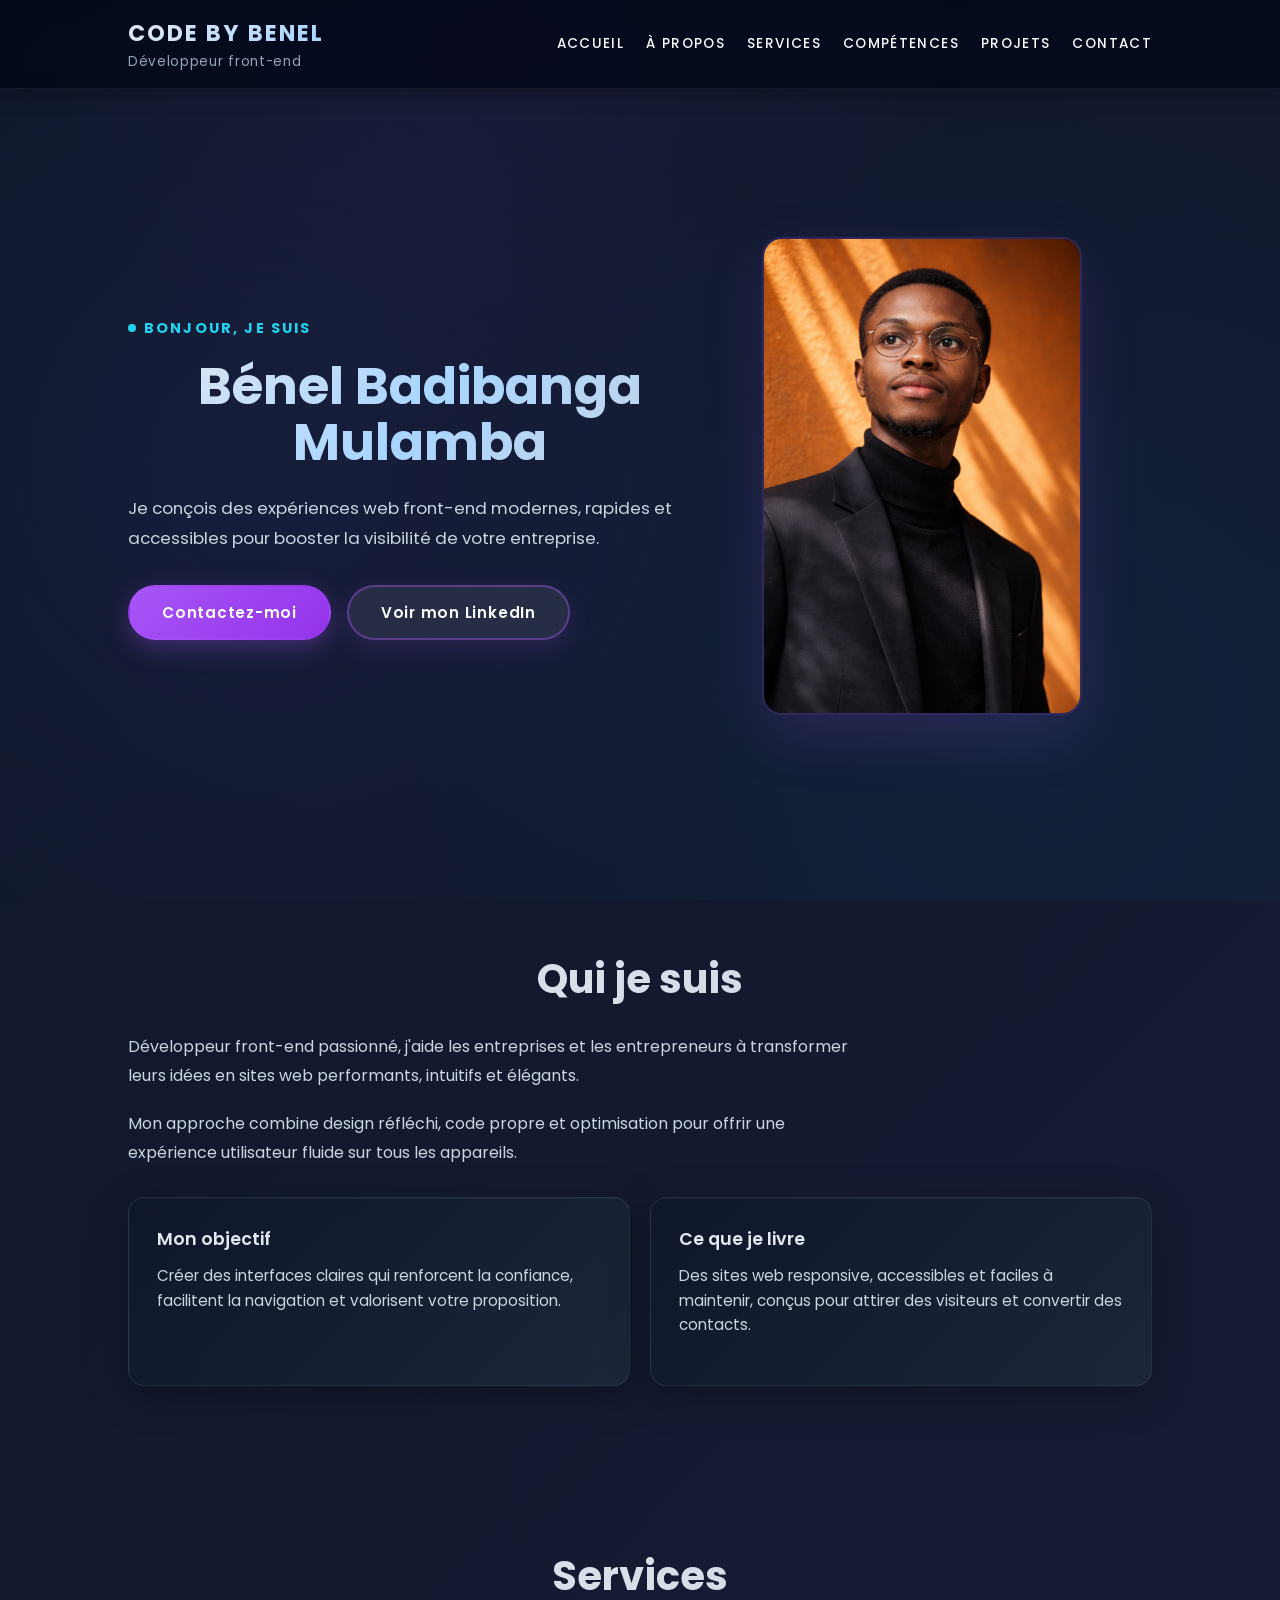
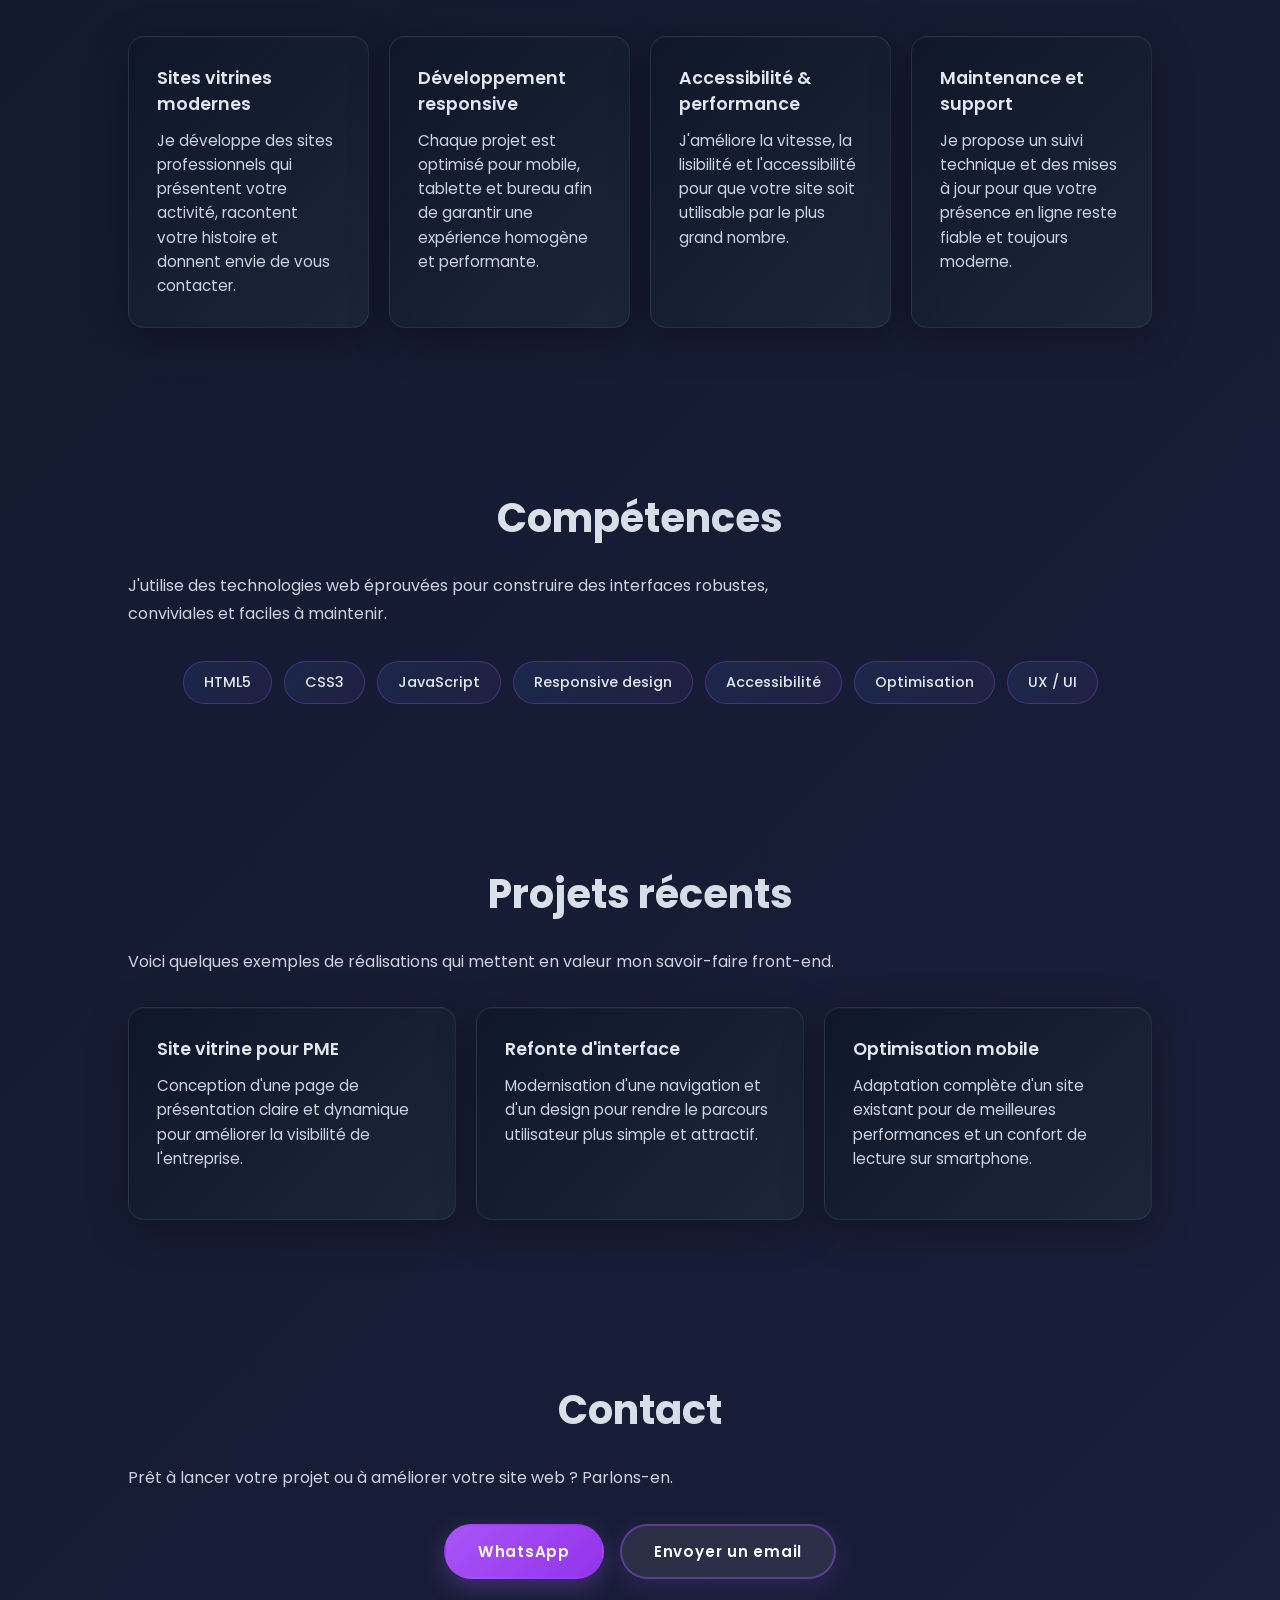
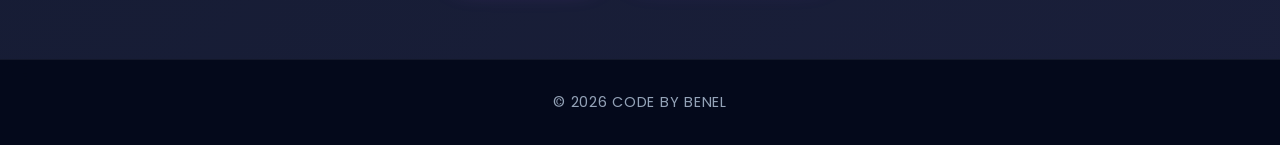
==== index.html @ f4e80195 "Mise à jour" ====
﻿<!DOCTYPE html>
<html lang="fr">
<head>
    <meta charset="UTF-8">
    <meta name="viewport" content="width=device-width, initial-scale=1.0">
    <meta name="description" content="Portfolio de Bénel Badibanga Mulamba - développeur web front-end spécialisé dans les sites modernes, rapides et accessibles.">
    <meta property="og:title" content="Création des sites web modernes &mdash; Bénel Badibanga">
    <meta name="author" content="Bénel Badibanga">
    <meta property="og:url" content="https://benel.bbm.github.io">
    <title>Bénel Badibanga | Portfolio</title>
    <link rel="preconnect" href="https://fonts.googleapis.com">
    <link rel="preconnect" href="https://fonts.gstatic.com" crossorigin>
    <link href="https://fonts.googleapis.com/css2?family=Poppins:wght@400;500;600;700&display=swap" rel="stylesheet">
    <link rel="stylesheet" href="style.css">
</head>
<body>
    <header>
        <div class="brand">
            <h1>CODE BY BENEL</h1>
            <p>Développeur front-end</p>
        </div>
        <div class="menu-icon" onclick="toggleMenu()">&#9776;</div>
        <nav id="menu">
            <a href="#hero">Accueil</a>
            <a href="#about">À propos</a>
            <a href="#services">Services</a>
            <a href="#skills">Compétences</a>
            <a href="#projects">Projets</a>
            <a href="#contact">Contact</a>
        </nav>
    </header>


    <main>
        <!-- HERO -->
        <section class="hero" id="hero">
            <div class="hero-content">
                <p class="eyebrow">Bonjour, je suis</p>
                <h2>Bénel Badibanga Mulamba</h2>
                <p class="hero-text">Je conçois des expériences web front-end modernes, rapides et accessibles pour booster la visibilité de votre entreprise.</p>
                <div class="hero-actions">
                    <a class="btn" href="https://wa.me/+243995054743">Contactez-moi</a>
                    <a class="btn btn-secondary" href="https://www.linkedin.com/in/benel-badibanga-068a73367" target="_blank">Voir mon LinkedIn</a>
                </div>
            </div>
            <div class="hero-image">
                <img src="images/prof.png" alt="Photo de profil de Bénel Badibanga">
            </div>
        </section>


        <!-- A PROPOS-->
        <section class="about" id="about">
            <h2>Qui je suis</h2>
            <p>Développeur front-end passionné, j'aide les entreprises et les entrepreneurs à transformer leurs idées en sites web performants, intuitifs et élégants.</p>
            <p>Mon approche combine design réfléchi, code propre et optimisation pour offrir une expérience utilisateur fluide sur tous les appareils.</p>
            <div class="about-grid">
                <div class="card">
                    <h3>Mon objectif</h3>
                    <p>Créer des interfaces claires qui renforcent la confiance, facilitent la navigation et valorisent votre proposition.</p>
                </div>
                <div class="card">
                    <h3>Ce que je livre</h3>
                    <p>Des sites web responsive, accessibles et faciles à maintenir, conçus pour attirer des visiteurs et convertir des contacts.</p>
                </div>
            </div>
        </section>
     
        <!-- SERVICES -->
        <section class="services" id="services">
            <h2>Services</h2>
            <div class="card-grid">
                <article class="card">
                    <h3>Sites vitrines modernes</h3>
                    <p>Je développe des sites professionnels qui présentent votre activité, racontent votre histoire et donnent envie de vous contacter.</p>
                </article>
                <article class="card">
                    <h3>Développement responsive</h3>
                    <p>Chaque projet est optimisé pour mobile, tablette et bureau afin de garantir une expérience homogène et performante.</p>
                </article>
                <article class="card">
                    <h3>Accessibilité & performance</h3>
                    <p>J'améliore la vitesse, la lisibilité et l'accessibilité pour que votre site soit utilisable par le plus grand nombre.</p>
                </article>
                <article class="card">
                    <h3>Maintenance et support</h3>
                    <p>Je propose un suivi technique et des mises à jour pour que votre présence en ligne reste fiable et toujours moderne.</p>
                </article>
            </div>
        </section>
        <!-- COMPETENCES -->
        <section class="skills" id="skills">
            <h2>Compétences</h2>
            <p>J'utilise des technologies web éprouvées pour construire des interfaces robustes, conviviales et faciles à maintenir.</p>
            <div class="skill-list">
                <span class="skill-chip">HTML5</span>
                <span class="skill-chip">CSS3</span>
                <span class="skill-chip">JavaScript</span>
                <span class="skill-chip">Responsive design</span>
                <span class="skill-chip">Accessibilité</span>
                <span class="skill-chip">Optimisation</span>
                <span class="skill-chip">UX / UI</span>
            </div>
        </section>

        <!-- PROJETS -->
        <section class="projects" id="projects">
            <h2>Projets récents</h2>
            <p>Voici quelques exemples de réalisations qui mettent en valeur mon savoir-faire front-end.</p>
            <div class="card-grid">
                <article class="card">
                    <h3>Site vitrine pour PME</h3>
                    <p>Conception d'une page de présentation claire et dynamique pour améliorer la visibilité de l'entreprise.</p>
                </article>
                <article class="card">
                    <h3>Refonte d'interface</h3>
                    <p>Modernisation d'une navigation et d'un design pour rendre le parcours utilisateur plus simple et attractif.</p>
                </article>
                <article class="card">
                    <h3>Optimisation mobile</h3>
                    <p>Adaptation complète d'un site existant pour de meilleures performances et un confort de lecture sur smartphone.</p>
                </article>
            </div>
        </section>

        <!-- CONTACT -->
        <section class="contact" id="contact">
            <h2>Contact</h2>
            <p>Prêt à lancer votre projet ou à améliorer votre site web ? Parlons-en.</p>
            <div class="contact-actions">
                <a class="btn" href="https://wa.me/+243995054743">WhatsApp</a>
                <a class="btn btn-secondary" href="mailto:badibangabenel@gmail.com">Envoyer un email</a>
            </div>
        </section>
    </main>

    <footer>
        <p>&copy; 2026 CODE BY BENEL</p>
    </footer>

    <script src="script.js"></script>
</body>
</html>
---- style.css ----
* {
    margin: 0;
    padding: 0;
    box-sizing: border-box;
    font-family: 'Poppins', sans-serif;
}

html,
body {
    scroll-behavior: smooth;
    scroll-padding-top: 100px;
}

body {
    background: linear-gradient(135deg, #0f172a 0%, #1a1f3a 100%);
    color: #F8FAFC;
    min-height: 100vh;
}

body::before {
    content: '';
    position: fixed;
    inset: 0;
    background: 
        radial-gradient(circle at 20% 50%, rgba(99, 102, 241, 0.08), transparent 50%),
        radial-gradient(circle at 80% 80%, rgba(14, 165, 233, 0.06), transparent 50%),
        radial-gradient(circle at 40% 0%, rgba(168, 85, 247, 0.05), transparent 40%);
    pointer-events: none;
    z-index: 0;
}

header {
    display:flex;
    justify-content: space-between;
    align-items: center;
    gap: 20px;
    padding: 16px 10%;
    background: rgba(2, 6, 23, 0.75);
    backdrop-filter: blur(10px);
    border-bottom: 1px solid rgba(148, 163, 184, 0.1);
    position: sticky;
    top: 0;
    z-index: 100;
    box-shadow: 0 4px 20px rgba(0, 0, 0, 0.3);
}

.brand h1 {
    font-size: 1.4rem;
    letter-spacing: 2px;
    font-weight: 700;
    background: linear-gradient(135deg, #e2e8f0 0%, #a8d5ff 100%);
    -webkit-background-clip: text;
    -webkit-text-fill-color: transparent;
    background-clip: text;
}

.brand p {
    font-size: 0.85rem;
    color: #94a3b8;
    letter-spacing: 0.05em;
    margin-top: 2px;
}

.menu-icon {
    font-size: 2rem;
    cursor: pointer;
    display: none;
}

#menu {
    display: flex;
    gap: 22px;
    flex-wrap: wrap;
}

nav a {
    color: #f8fafc;
    text-decoration: none;
    text-transform: uppercase;
    font-size: 0.85rem;
    letter-spacing: 0.1em;
    font-weight: 500;
    position: relative;
    transition: color 0.3s ease;
}

nav a::after {
    content: '';
    position: absolute;
    bottom: -4px;
    left: 0;
    width: 0;
    height: 2px;
    background: linear-gradient(90deg, #a855f7, #22d3ee);
    transition: width 0.3s ease;
}

nav a:hover {
    color: #a855f7;
}

nav a:hover::after {
    width: 100%;
}

.hero-actions {
    display: flex;
    flex-wrap: wrap;
    gap: 16px;
    margin-top: 2rem;
}

.about p,
.skills p,
.projects p,
.contact p {
    line-height: 1.8;
    color: #cbd5e1;
    max-width: 720px;
    font-size: 1rem;
    margin-bottom: 1.2rem;
}

.hero,
.about,
.services,
.skills,
.projects,
.contact {
    padding: 80px 10%;
    position: relative;
    z-index: 1;
}

.hero {
    display: grid;
    grid-template-columns: 1.2fr 0.8fr;
    align-items: center;
    gap: 50px;
    min-height: calc(100vh - 120px);
}

.hero-content {
    max-width: 620px;
}

.eyebrow {
    color: #22d3ee;
    font-weight: 700;
    text-transform: uppercase;
    letter-spacing: 0.15em;
    margin-bottom: 1.2rem;
    font-size: 0.9rem;
    display: flex;
    align-items: center;
    gap: 8px;
}

.eyebrow::before {
    content: '';
    display: inline-block;
    width: 8px;
    height: 8px;
    background: #22d3ee;
    border-radius: 50%;
}

.hero h2 {
    font-size: clamp(2.5rem, 4vw, 4.2rem);
    line-height: 1.1;
    margin-bottom: 1.4rem;
    background: linear-gradient(135deg, #e2e8f0 0%, #a8d5ff 50%, #cbd5e1 100%);
    -webkit-background-clip: text;
    -webkit-text-fill-color: transparent;
    background-clip: text;
}

.hero-text {
    line-height: 1.8;
    color: #cbd5e1;
    max-width: 550px;
    font-size: 1.05rem;
    margin-bottom: 1.5rem;
}

.hero-image img {
    width: 100%;
    max-width: 320px;
    border-radius: 20px;
    border: 2px solid rgba(168, 85, 247, 0.2);
    box-shadow: 0 20px 60px rgba(168, 85, 247, 0.15);
    transition: all 0.3s ease;
}

.hero-image img:hover {
    border-color: rgba(168, 85, 247, 0.4);
    box-shadow: 0 30px 80px rgba(168, 85, 247, 0.25);
    transform: translateY(-8px);
}

h2 {
    font-size: 2.5rem;
    margin-bottom: 1.5rem;
    text-align: center;
    background: linear-gradient(135deg, #e2e8f0 0%, #cbd5e1 100%);
    -webkit-background-clip: text;
    -webkit-text-fill-color: transparent;
    background-clip: text;
    font-weight: 700;
}

.about-grid,
.card-grid {
    display: grid;
    grid-template-columns: repeat(auto-fit, minmax(240px, 1fr));
    gap: 20px;
    margin-top: 30px;
}

.card {
    background: linear-gradient(135deg, rgba(15, 23, 42, 0.95) 0%, rgba(30, 41, 59, 0.8) 100%);
    border: 1px solid rgba(148, 163, 184, 0.15);
    padding: 28px;
    border-radius: 16px;
    box-shadow: 0 10px 40px rgba(0, 0, 0, 0.3), 
                inset 0 1px 0 rgba(148, 163, 184, 0.05);
    transition: all 0.3s ease;
    backdrop-filter: blur(10px);
}

.card:hover {
    transform: translateY(-6px);
    border-color: rgba(168, 85, 247, 0.3);
    box-shadow: 0 20px 60px rgba(168, 85, 247, 0.2),
                inset 0 1px 0 rgba(148, 163, 184, 0.1);
}

.card h3 {
    margin-bottom: 12px;
    color: #e2e8f0;
    font-size: 1.1rem;
    font-weight: 600;
}

.card p {
    color: #cbd5e1;
    line-height: 1.6;
    font-size: 0.95rem;
}

.skill-list {
    display: flex;
    flex-wrap: wrap;
    gap: 12px;
    justify-content: center;
    margin-top: 32px;
}

.skill-chip {
    padding: 10px 20px;
    border-radius: 999px;
    background: linear-gradient(135deg, rgba(59, 130, 246, 0.12) 0%, rgba(168, 85, 247, 0.08) 100%);
    color: #e2e8f0;
    border: 1.5px solid rgba(168, 85, 247, 0.3);
    font-weight: 500;
    font-size: 0.9rem;
    transition: all 0.3s ease;
    cursor: default;
}

.skill-chip:hover {
    background: linear-gradient(135deg, rgba(59, 130, 246, 0.2) 0%, rgba(168, 85, 247, 0.15) 100%);
    border-color: rgba(168, 85, 247, 0.6);
    transform: scale(1.05);
    box-shadow: 0 4px 12px rgba(168, 85, 247, 0.2);
}

.btn {
    display: inline-flex;
    align-items: center;
    justify-content: center;
    background: linear-gradient(135deg, #a855f7 0%, #9333ea 100%);
    color: #fff;
    padding: 14px 32px;
    border-radius: 999px;
    text-decoration: none;
    transition: all 0.3s ease;
    font-weight: 600;
    font-size: 0.95rem;
    letter-spacing: 0.05em;
    border: 2px solid transparent;
    cursor: pointer;
    box-shadow: 0 8px 24px rgba(168, 85, 247, 0.3);
    position: relative;
    overflow: hidden;
}

.btn::before {
    content: '';
    position: absolute;
    top: 0;
    left: -100%;
    width: 100%;
    height: 100%;
    background: rgba(255, 255, 255, 0.1);
    transition: left 0.3s ease;
}

.btn:hover {
    transform: translateY(-3px);
    box-shadow: 0 16px 36px rgba(168, 85, 247, 0.4);
}

.btn:hover::before {
    left: 100%;
}

.btn-secondary {
    background: rgba(255, 255, 255, 0.08);
    color: #f8fafc;
    border: 2px solid rgba(168, 85, 247, 0.4);
    box-shadow: 0 8px 24px rgba(168, 85, 247, 0.15);
}

.btn-secondary:hover {
    background: rgba(168, 85, 247, 0.15);
    border-color: rgba(168, 85, 247, 0.8);
    box-shadow: 0 16px 36px rgba(168, 85, 247, 0.25);
}

.contact-actions {
    display: flex;
    flex-wrap: wrap;
    gap: 16px;
    justify-content: center;
    margin-top: 2rem;
}

footer {
    text-align: center;
    padding: 32px 10%;
    background: rgba(2, 6, 23, 0.85);
    backdrop-filter: blur(10px);
    color: #94a3b8;
    border-top: 1px solid rgba(148, 163, 184, 0.1);
    font-size: 0.9rem;
    letter-spacing: 0.05em;
}

footer p {
    margin: 0;
}

@media (max-width: 980px) {
    .hero {
        grid-template-columns: 1fr;
        gap: 40px;
    }

    .hero-image {
        display: flex;
        justify-content: center;
        order: -1;
    }

    h2 {
        font-size: 2.2rem;
    }
}

@media (max-width: 768px) {
    header {
        flex-direction: column;
        align-items: flex-start;
        gap: 16px;
        padding: 16px 8%;
    }

    .menu-icon {
        display: block;
        cursor: pointer;
    }

    #menu {
        display: none;
        flex-direction: column;
        width: 100%;
        gap: 12px;
        margin-top: 10px;
        padding: 12px 0;
    }

    #menu.active {
        display: flex;
    }

    nav a {
        font-size: 0.8rem;
        padding: 8px 0;
    }

    .hero,
    .about,
    .services,
    .skills,
    .projects,
    .contact {
        padding: 60px 8%;
    }

    .hero h2 {
        font-size: 2rem;
    }

    .card-grid,
    .about-grid {
        grid-template-columns: 1fr;
    }

    h2 {
        font-size: 1.8rem;
        margin-bottom: 1rem;
    }
}

@media (max-width: 520px) {
    header {
        padding: 14px 6%;
    }

    .brand h1 {
        font-size: 1.2rem;
    }

    nav a {
        font-size: 0.75rem;
    }

    .btn {
        width: 100%;
        padding: 12px 24px;
    }

    .hero h2 {
        font-size: 1.7rem;
    }

    .hero-text {
        font-size: 0.95rem;
    }

    .eyebrow {
        font-size: 0.8rem;
    }

    h2 {
        font-size: 1.5rem;
    }

    .hero,
    .about,
    .services,
    .skills,
    .projects,
    .contact {
        padding: 50px 6%;
    }

    .hero-actions,
    .contact-actions {
        flex-direction: column;
    }

    .skill-chip {
        padding: 8px 16px;
        font-size: 0.85rem;
    }
}
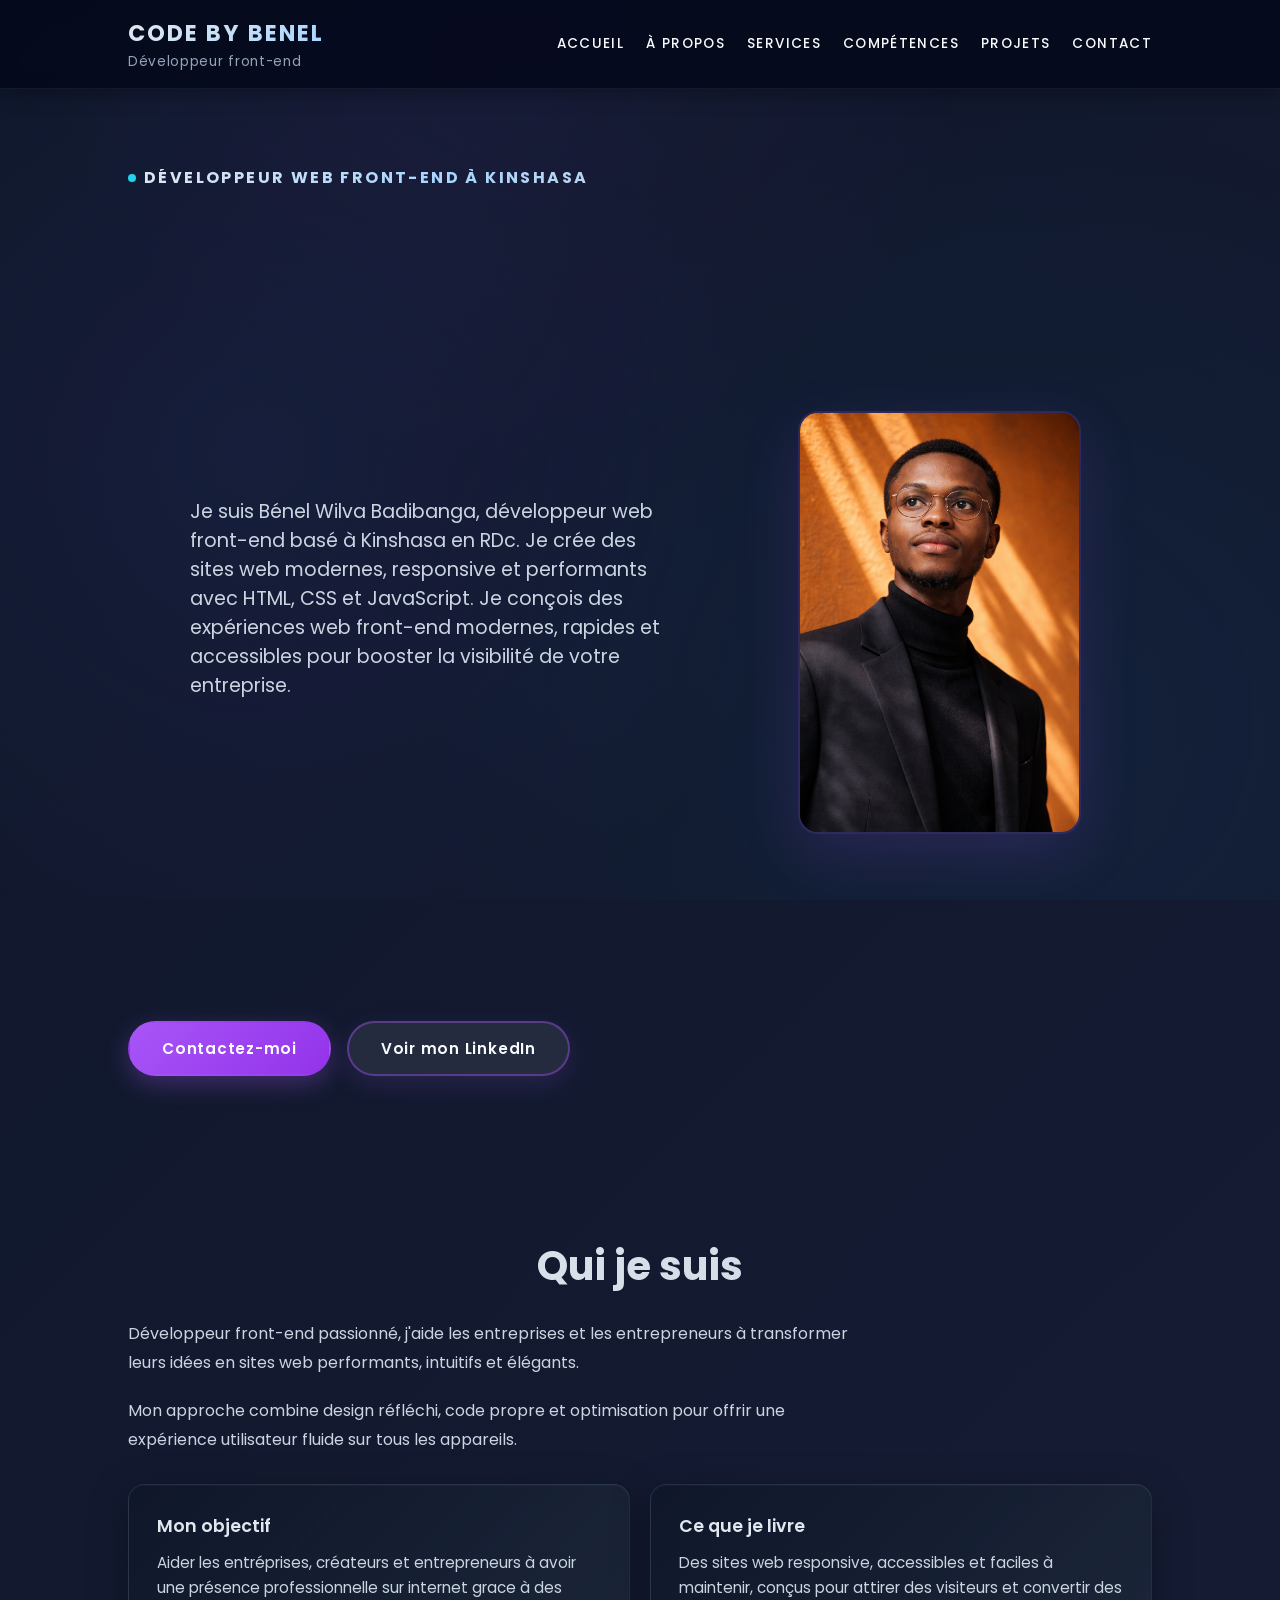
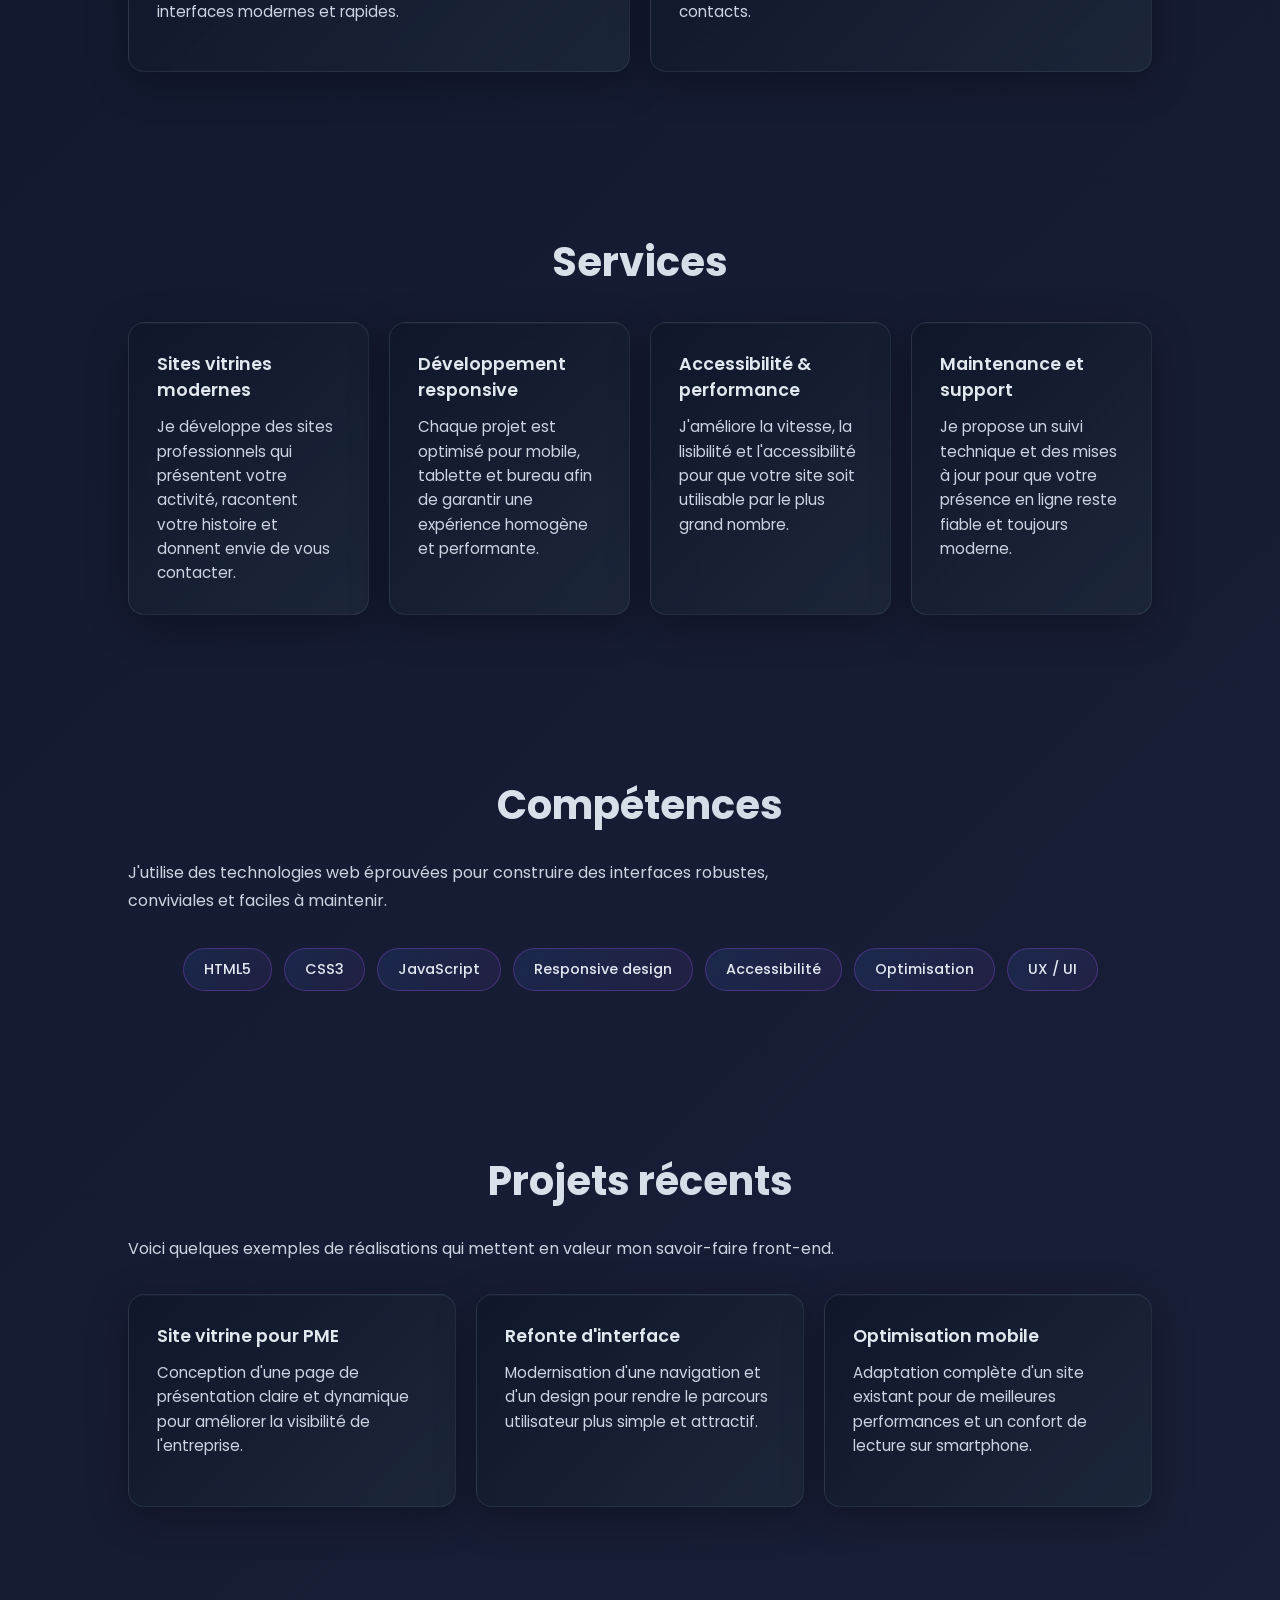
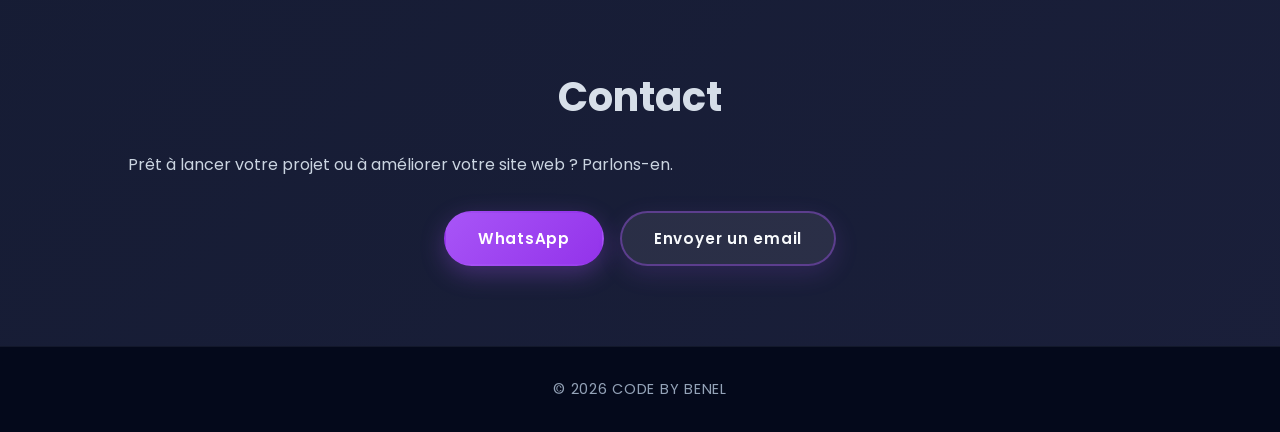
==== commit 01424bab: "Ajout robots.txt et sitemap" ====
--- a/index.html
+++ b/index.html
@@ -3,15 +3,55 @@
 <head>
     <meta charset="UTF-8">
     <meta name="viewport" content="width=device-width, initial-scale=1.0">
-    <meta name="description" content="Portfolio de Bénel Badibanga Mulamba - développeur web front-end spécialisé dans les sites modernes, rapides et accessibles.">
-    <meta property="og:title" content="Création des sites web modernes &mdash; Bénel Badibanga">
-    <meta name="author" content="Bénel Badibanga">
-    <meta property="og:url" content="https://benel.bbm.github.io">
-    <title>Bénel Badibanga | Portfolio</title>
+    <meta name="description" content="Portfolio de Bénel Wilva Badibanga,  développeur web front-end  à Kinshasa spécialisé en HTML, CSS et JavaScript. Création de sites web modernes, responsive et professionnels. Découvrez mes projets, compétences et services.">
+    <meta name="keywords" content="développeur web Kinshasa, développeur front-end RDC, création site web RDC, portfolio développeur web, HTML CSS JavaScript developer Congo ">
+    <meta name="author" content="Bénel Wilva Badibanga">
+    <meta name="robots" content="index, follow">
+    <!-- ===== OPEN GRAPH (Facebook / WhatsApp) ===== -->
+    <meta property="og:title" content="Bénel Wilva Badibanga | Développeur web Front-End">
+    <meta property="og:description" content="Découvrez le portfolio de Bénel Wilva Badibanga, développeur web spécialisé dans la création des sites modernes et rsponsive.">
+    <meta property="og:image" content="https://ben02-wil.github.io/b-portfolio/images/prof.png">
+    <meta property="og:url" content="https://ben02-wil.github.io/b-portfolio/">
+    <meta property="og:type" content="website">
+    <!-- === Twitter ===-->
+     <meta name="twitter:card" content="summary_large_image">
+     <meta name="twitter:title" content="Bénel Wilva Badibanga | Développeur Web Front-End">
+     <meta name="twitter:description" content="Portfolio moderne de développeur web front-end basé à Kinshasa.">
+     <meta name="twitter:image" content="https://ben02-wil.github.io/b-portfolio/images/prof.png">
+
+     <!-- === FAVICON === -->
+      <link rel="icon" type="image/png" href="favicon.png">
+      <!-- === CANONICAL URL === -->
+       <link rel="canonical" href="https://ben02-wil.github.io/b-portfolio/">
+    <title>Développeur web Front-End à Kinshasa | Bénel Wilva Badibanga</title>
     <link rel="preconnect" href="https://fonts.googleapis.com">
     <link rel="preconnect" href="https://fonts.gstatic.com" crossorigin>
     <link href="https://fonts.googleapis.com/css2?family=Poppins:wght@400;500;600;700&display=swap" rel="stylesheet">
     <link rel="stylesheet" href="style.css">
+    <!-- === STRUCTURED DATA SEO ===-->
+     <script type="application/ld+json">
+        {
+            "@context": "https://schema.org",
+            "@type": "Person",
+            "name": "Bénel Wilva Badibanga",
+            "url": "https://ben02-wil.github.io/b-portfolio/",
+            "jobTitle": "Développeur Web Front-End",
+            "address": {
+                "@type": "PostalAddress",
+                "addressLocality": "Kinshasa",
+                "addressCountry": "RDC"
+            },
+            "sameAs": [
+              "https://github.com/Ben02-Wil"
+            ],
+            "knowsAbout": [
+              "HTML",
+              "CSS",
+              "JavaScript",
+              "Responsive Design"
+            ]
+        }
+     </script>
 </head>
 <body>
     <header>
@@ -33,11 +73,12 @@
 
     <main>
         <!-- HERO -->
-        <section class="hero" id="hero">
-            <div class="hero-content">
-                <p class="eyebrow">Bonjour, je suis</p>
-                <h2>Bénel Badibanga Mulamba</h2>
-                <p class="hero-text">Je conçois des expériences web front-end modernes, rapides et accessibles pour booster la visibilité de votre entreprise.</p>
+        <section class="seo-text" id="seo">
+            <div class="seo-content">
+                <h2 class="eyebrow">Développeur Web Front-End à Kinshasa</h2>
+                
+                <p class="seo-text">Je suis Bénel Wilva Badibanga, développeur web front-end basé à Kinshasa en RDc. Je crée des sites web modernes, responsive et performants avec HTML, CSS et JavaScript.
+                Je conçois des expériences web front-end modernes, rapides et accessibles pour booster la visibilité de votre entreprise.</p>
                 <div class="hero-actions">
                     <a class="btn" href="https://wa.me/+243995054743">Contactez-moi</a>
                     <a class="btn btn-secondary" href="https://www.linkedin.com/in/benel-badibanga-068a73367" target="_blank">Voir mon LinkedIn</a>
@@ -57,7 +98,7 @@
             <div class="about-grid">
                 <div class="card">
                     <h3>Mon objectif</h3>
-                    <p>Créer des interfaces claires qui renforcent la confiance, facilitent la navigation et valorisent votre proposition.</p>
+                    <p>Aider les entréprises, créateurs et entrepreneurs à avoir une présence professionnelle sur internet grace à des interfaces modernes et rapides.</p>
                 </div>
                 <div class="card">
                     <h3>Ce que je livre</h3>
--- a/style.css
+++ b/style.css
@@ -121,7 +121,7 @@
     margin-bottom: 1.2rem;
 }
 
-.hero,
+.seo-text,
 .about,
 .services,
 .skills,
@@ -132,7 +132,7 @@
     z-index: 1;
 }
 
-.hero {
+.seo-text {
     display: grid;
     grid-template-columns: 1.2fr 0.8fr;
     align-items: center;
@@ -140,7 +140,7 @@
     min-height: calc(100vh - 120px);
 }
 
-.hero-content {
+.seo-content {
     max-width: 620px;
 }
 
@@ -165,8 +165,8 @@
     border-radius: 50%;
 }
 
-.hero h2 {
-    font-size: clamp(2.5rem, 4vw, 4.2rem);
+.seo-text h2 {
+    font-size: 1rem;
     line-height: 1.1;
     margin-bottom: 1.4rem;
     background: linear-gradient(135deg, #e2e8f0 0%, #a8d5ff 50%, #cbd5e1 100%);
@@ -175,12 +175,18 @@
     background-clip: text;
 }
 
-.hero-text {
-    line-height: 1.8;
+.seo-content p {
     color: #cbd5e1;
-    max-width: 550px;
-    font-size: 1.05rem;
+    max-width: 100%px;
+    font-size: 1.2rem;
     margin-bottom: 1.5rem;
+    width: 960px;
+}
+
+.hero-image {
+    display: flex;
+    align-items: center;
+    justify-content: center;
 }
 
 .hero-image img {
@@ -194,7 +200,7 @@
 
 .hero-image img:hover {
     border-color: rgba(168, 85, 247, 0.4);
-    box-shadow: 0 30px 80px rgba(168, 85, 247, 0.25);
+    box-shadow: 0 30px 80px rgba(60, 30, 88, 0.25);
     transform: translateY(-8px);
 }
 
@@ -230,8 +236,8 @@
 
 .card:hover {
     transform: translateY(-6px);
-    border-color: rgba(168, 85, 247, 0.3);
-    box-shadow: 0 20px 60px rgba(168, 85, 247, 0.2),
+    border-color: rgba(47, 33, 59, 0.3);
+    box-shadow: 0 20px 60px rgba(18, 16, 20, 0.2),
                 inset 0 1px 0 rgba(148, 163, 184, 0.1);
 }
 
@@ -352,7 +358,7 @@
 }
 
 @media (max-width: 980px) {
-    .hero {
+    .seo-text {
         grid-template-columns: 1fr;
         gap: 40px;
     }
@@ -399,7 +405,7 @@
         padding: 8px 0;
     }
 
-    .hero,
+    .seo-text,
     .about,
     .services,
     .skills,
@@ -408,7 +414,7 @@
         padding: 60px 8%;
     }
 
-    .hero h2 {
+    .seo-text h2 {
         font-size: 2rem;
     }
 
@@ -441,11 +447,11 @@
         padding: 12px 24px;
     }
 
-    .hero h2 {
+    .seo-text h2 {
         font-size: 1.7rem;
     }
 
-    .hero-text {
+    .seo-text {
         font-size: 0.95rem;
     }
 
@@ -457,7 +463,7 @@
         font-size: 1.5rem;
     }
 
-    .hero,
+    .seo-text,
     .about,
     .services,
     .skills,
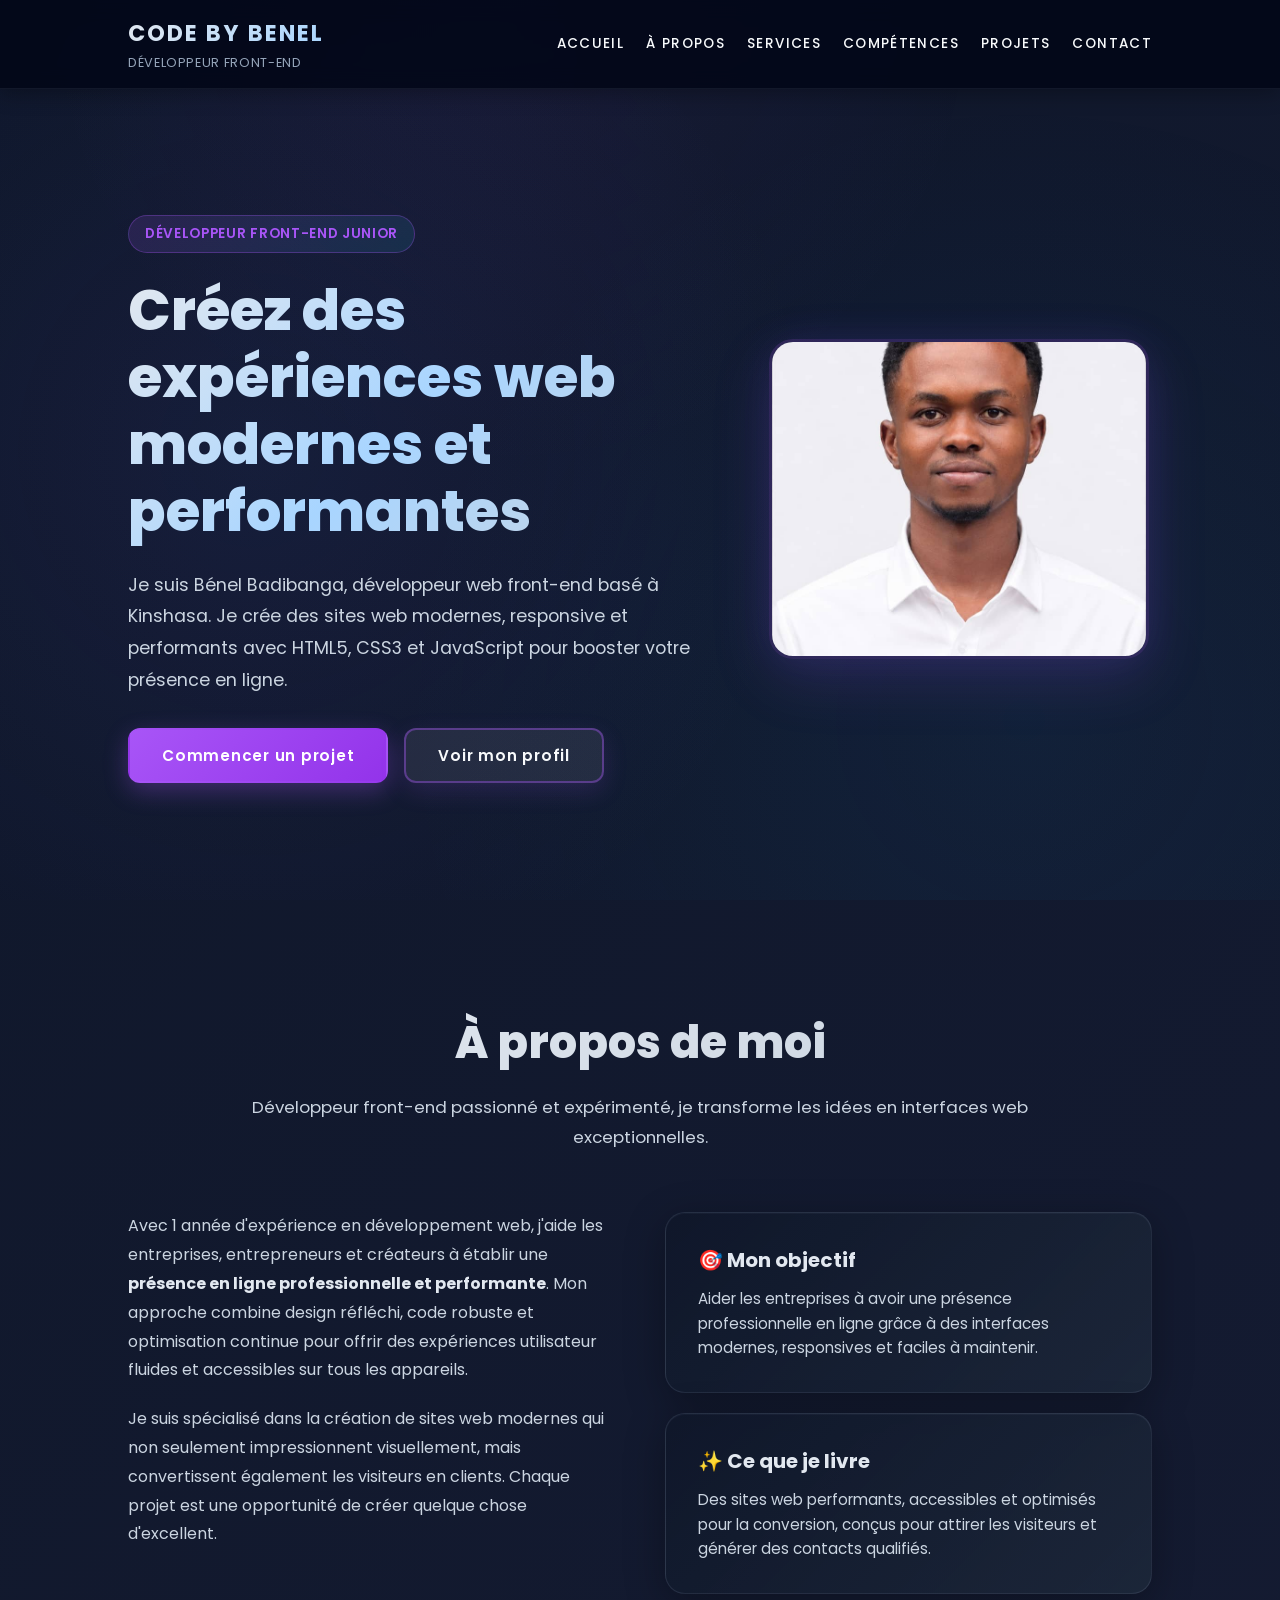
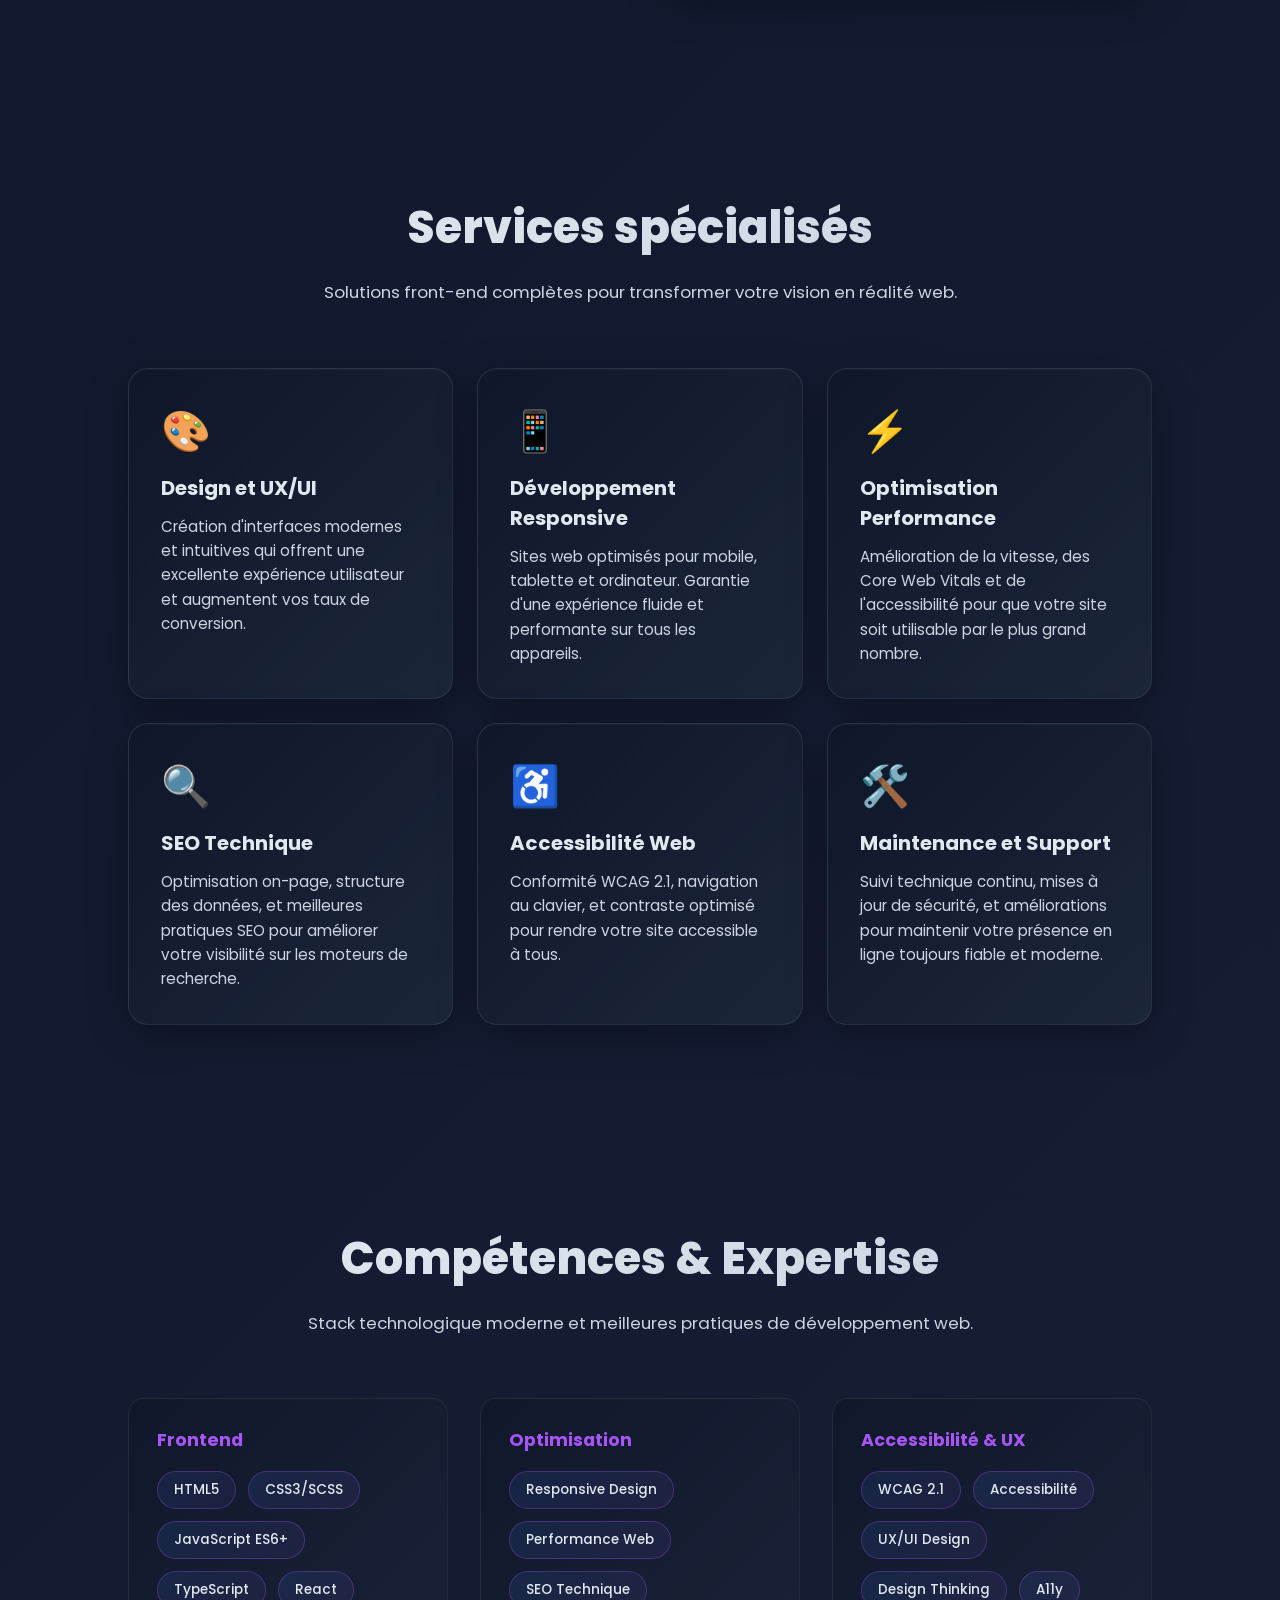
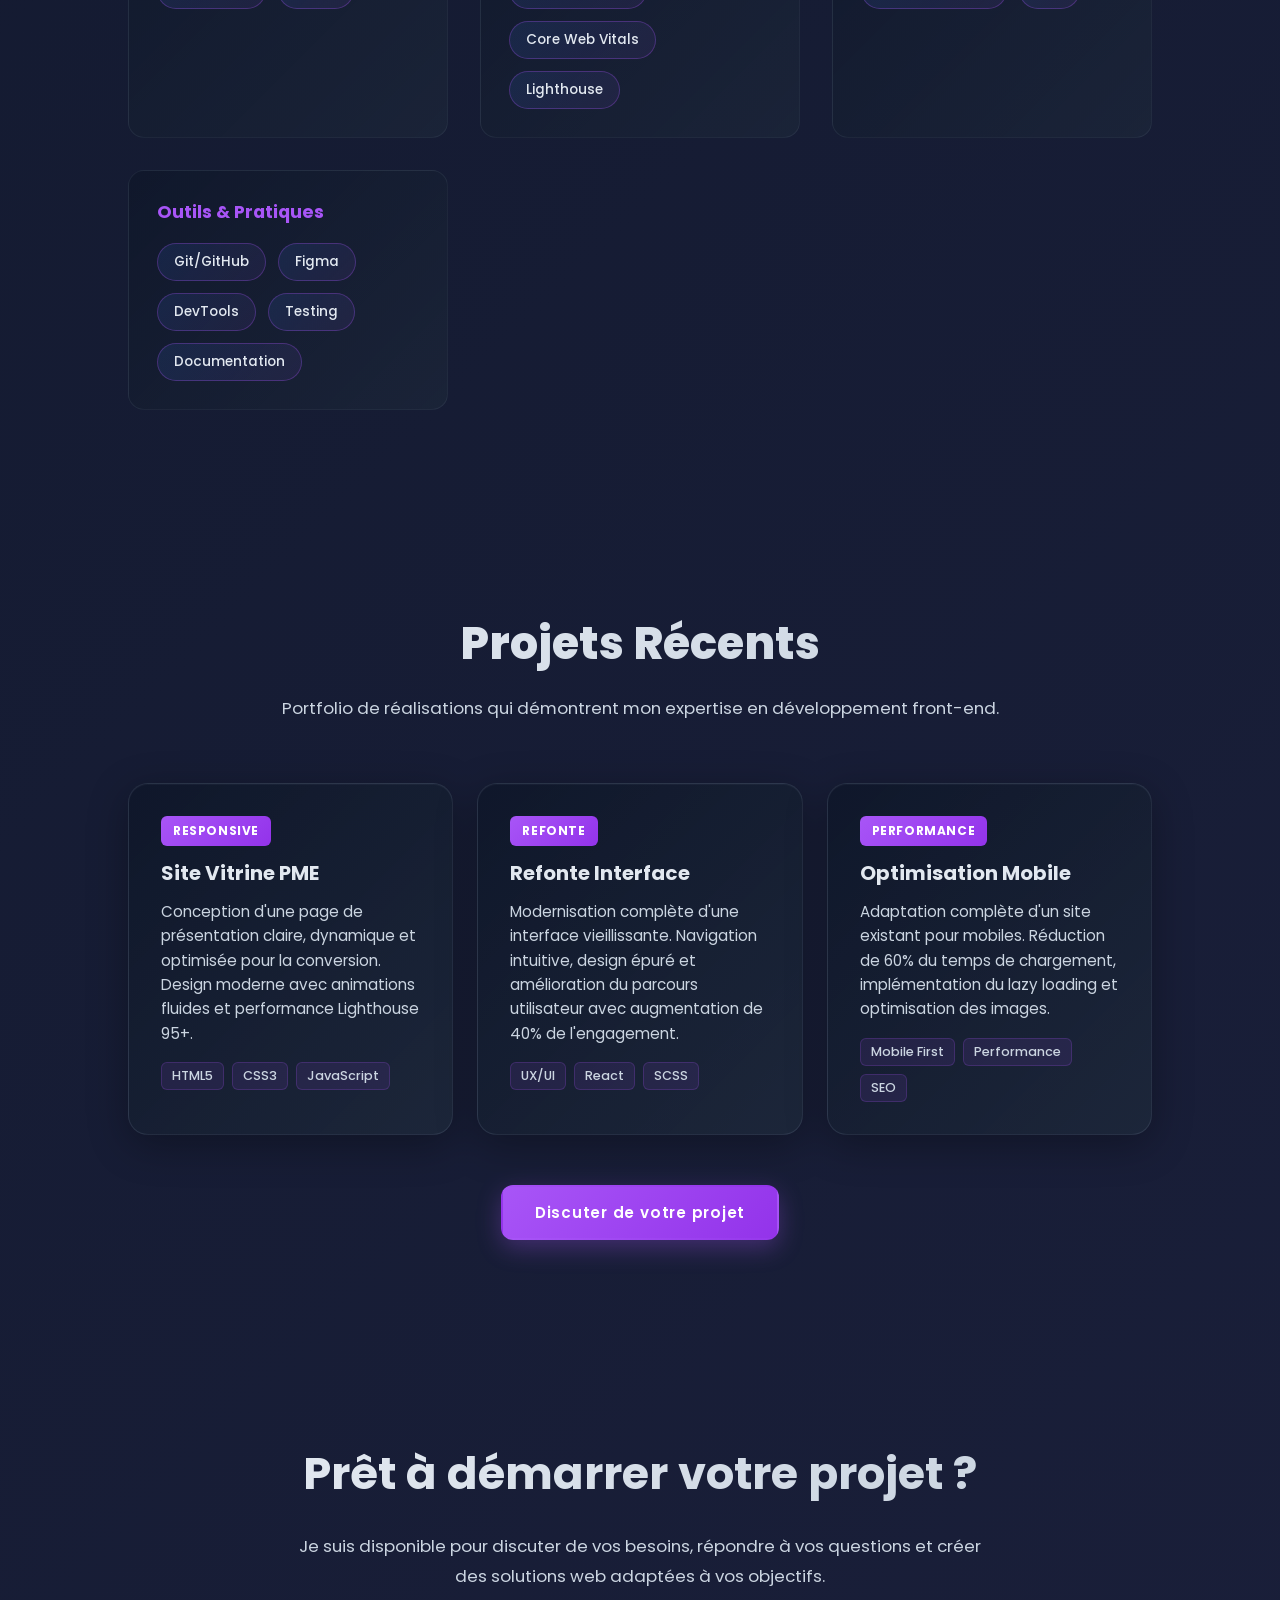
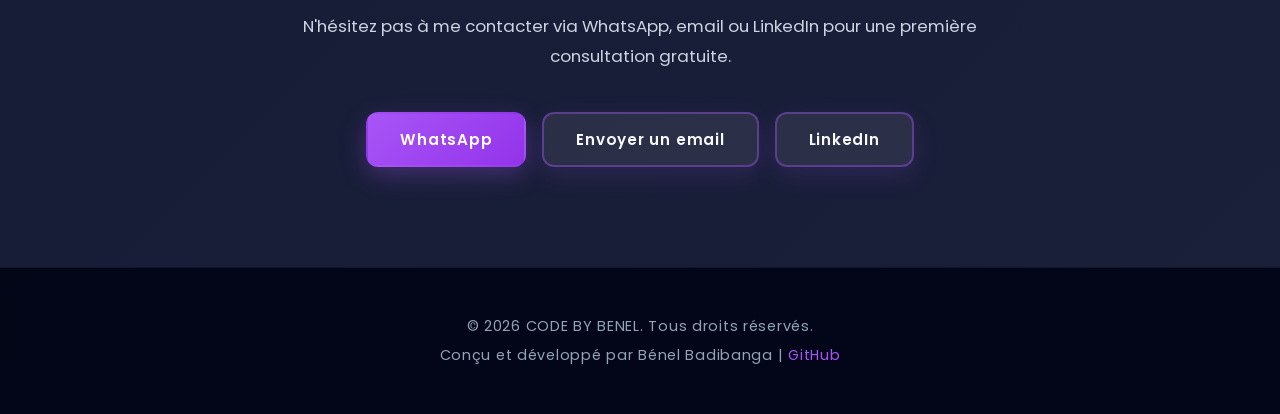
==== commit 32183fbc: "Mise à jour du site" ====
--- a/index.html
+++ b/index.html
@@ -3,26 +3,39 @@
 <head>
     <meta charset="UTF-8">
     <meta name="viewport" content="width=device-width, initial-scale=1.0">
-    <meta name="description" content="Portfolio de Bénel Wilva Badibanga,  développeur web front-end  à Kinshasa spécialisé en HTML, CSS et JavaScript. Création de sites web modernes, responsive et professionnels. Découvrez mes projets, compétences et services.">
-    <meta name="keywords" content="développeur web Kinshasa, développeur front-end RDC, création site web RDC, portfolio développeur web, HTML CSS JavaScript developer Congo ">
+    <meta name="description" content="Bénel Badibanga | Développeur Web Front-End senior basé à Kinshasa. Création de sites web modernes, performants et accessibles avec HTML5, CSS3, JavaScript. Spécialisé en responsive design, SEO technique et optimisation UX/UI.">
+    <meta name="keywords" content="développeur front-end Kinshasa, développeur web RDC, création site web, HTML5 CSS3 JavaScript, responsive design, développeur web senior, optimisation web">
     <meta name="author" content="Bénel Wilva Badibanga">
-    <meta name="robots" content="index, follow">
-    <!-- ===== OPEN GRAPH (Facebook / WhatsApp) ===== -->
-    <meta property="og:title" content="Bénel Wilva Badibanga | Développeur web Front-End">
-    <meta property="og:description" content="Découvrez le portfolio de Bénel Wilva Badibanga, développeur web spécialisé dans la création des sites modernes et rsponsive.">
+    <meta name="robots" content="index, follow, max-image-preview:large, max-snippet:-1, max-video-preview:-1">
+    <meta name="google-site-verification" content="">
+    <meta name="theme-color" content="#0f172a">
+    <meta name="mobile-web-app-capable" content="yes">
+    <meta name="apple-mobile-web-app-capable" content="yes">
+    <!-- ===== OPEN GRAPH (Facebook \ WhatsApp) ==== -->
+    <meta property="og:title" content="Bénel Badibanga | Développeur Front-End Senior">
+    <meta property="og:description" content="Développeur front-end senior basé à Kinshasa. Création de sites web modernes, performants et accessibles. Spécialisé en HTML5, CSS3, JavaScript et optimisation UX/UI.">
     <meta property="og:image" content="https://ben02-wil.github.io/b-portfolio/images/prof.png">
+    <meta property="og:image:width" content="1200">
+    <meta property="og:image:height" content="630">
+    <meta property="og:image:type" content="image/png">
     <meta property="og:url" content="https://ben02-wil.github.io/b-portfolio/">
     <meta property="og:type" content="website">
+    <meta property="og:locale" content="fr_FR">
+    <meta property="og:site_name" content="Bénel Badibanga - Développeur Front-End">
     <!-- === Twitter ===-->
-     <meta name="twitter:card" content="summary_large_image">
-     <meta name="twitter:title" content="Bénel Wilva Badibanga | Développeur Web Front-End">
-     <meta name="twitter:description" content="Portfolio moderne de développeur web front-end basé à Kinshasa.">
-     <meta name="twitter:image" content="https://ben02-wil.github.io/b-portfolio/images/prof.png">
-
-     <!-- === FAVICON === -->
+    <meta name="twitter:card" content="summary_large_image">
+    <meta name="twitter:title" content="Bénel Badibanga | Développeur Front-End Senior">
+    <meta name="twitter:description" content="Portfolio professionnel - Création de sites web modernes, responsive et performants.">
+    <meta name="twitter:image" content="https://ben02-wil.github.io/b-portfolio/images/prof.png">
+    <meta name="twitter:image:alt" content="Photo de profil de Bénel Badibanga">
+    <meta name="twitter:creator" content="@benelbadibanga">
+
+    <!-- === FAVICON === -->
       <link rel="icon" type="image/png" href="favicon.png">
       <!-- === CANONICAL URL === -->
        <link rel="canonical" href="https://ben02-wil.github.io/b-portfolio/">
+       <!-- === PRELOAD CRITICAL RESOURCES === -->
+       <link rel="preload" href="https://fonts.googleapis.com/css2?family=Poppins:wght@400;500;600;700&display=swap" as="style">
     <title>Développeur web Front-End à Kinshasa | Bénel Wilva Badibanga</title>
     <link rel="preconnect" href="https://fonts.googleapis.com">
     <link rel="preconnect" href="https://fonts.gstatic.com" crossorigin>
@@ -32,35 +45,89 @@
      <script type="application/ld+json">
         {
             "@context": "https://schema.org",
-            "@type": "Person",
-            "name": "Bénel Wilva Badibanga",
-            "url": "https://ben02-wil.github.io/b-portfolio/",
-            "jobTitle": "Développeur Web Front-End",
-            "address": {
-                "@type": "PostalAddress",
-                "addressLocality": "Kinshasa",
-                "addressCountry": "RDC"
-            },
-            "sameAs": [
-              "https://github.com/Ben02-Wil"
-            ],
-            "knowsAbout": [
-              "HTML",
-              "CSS",
-              "JavaScript",
-              "Responsive Design"
+            "@graph": [
+                {
+                    "@type": "Person",
+                    "@id": "https://ben02-wil.github.io/b-portfolio/#person",
+                    "name": "Bénel Wilva Badibanga",
+                    "url": "https://ben02-wil.github.io/b-portfolio/",
+                    "jobTitle": "Développeur Web Front-End Senior",
+                    "image": "https://ben02-wil.github.io/b-portfolio/images/prof.png",
+                    "address": {
+                        "@type": "PostalAddress",
+                        "addressLocality": "Kinshasa",
+                        "addressCountry": "RDC"
+                    },
+                    "sameAs": [
+                        "https://github.com/Ben02-Wil",
+                        "https://www.linkedin.com/in/benel-badibanga-068a73367"
+                    ],
+                    "knowsAbout": [
+                        "HTML5",
+                        "CSS3",
+                        "JavaScript",
+                        "Responsive Design",
+                        "Accessibility",
+                        "SEO Technique",
+                        "Performance Web",
+                        "UI/UX Design"
+                    ],
+                    "worksFor": {
+                        "@type": "Organization",
+                        "@id": "https://ben02-wil.github.io/b-portfolio/#org",
+                        "name": "CODE BY BENEL"
+                    }
+                },
+                {
+                    "@type": "WebSite",
+                    "@id": "https://ben02-wil.github.io/b-portfolio/#website",
+                    "url": "https://ben02-wil.github.io/b-portfolio/",
+                    "name": "Bénel Badibanga - Développeur Front-End",
+                    "description": "Portfolio professionnel d'un développeur front-end senior spécialisé en création de sites web modernes et performants.",
+                    "creator": {
+                        "@id": "https://ben02-wil.github.io/b-portfolio/#person"
+                    },
+                    "inLanguage": "fr-FR"
+                },
+                {
+                    "@type": "Organization",
+                    "@id": "https://ben02-wil.github.io/b-portfolio/#org",
+                    "name": "CODE BY BENEL",
+                    "url": "https://ben02-wil.github.io/b-portfolio/",
+                    "logo": "https://ben02-wil.github.io/b-portfolio/images/prof.png",
+                    "description": "Agence de développement web front-end spécialisée dans la création de sites modernes, responsive et performants.",
+                    "sameAs": [
+                        "https://github.com/Ben02-Wil",
+                        "https://www.linkedin.com/in/benel-badibanga-068a73367"
+                    ],
+                    "address": {
+                        "@type": "PostalAddress",
+                        "addressLocality": "Kinshasa",
+                        "addressCountry": "RDC"
+                    },
+                    "contactPoint": {
+                        "@type": "ContactPoint",
+                        "contactType": "Customer Support",
+                        "telephone": "+243-99-505-4743",
+                        "email": "badibangabenel@gmail.com"
+                    }
+                }
             ]
         }
      </script>
 </head>
 <body>
-    <header>
+    <header role="banner">
         <div class="brand">
-            <h1>CODE BY BENEL</h1>
-            <p>Développeur front-end</p>
+            <h1 class="logo">CODE BY BENEL</h1>
+            <p>Développeur Front-End</p>
         </div>
-        <div class="menu-icon" onclick="toggleMenu()">&#9776;</div>
-        <nav id="menu">
+        <button class="menu-toggle" id="menu-toggle" aria-label="Afficher le menu" aria-expanded="false">
+            <span></span>
+            <span></span>
+            <span></span>
+        </button>
+        <nav id="menu" role="navigation" aria-label="Navigation principale">
             <a href="#hero">Accueil</a>
             <a href="#about">À propos</a>
             <a href="#services">Services</a>
@@ -73,112 +140,208 @@
 
     <main>
         <!-- HERO -->
-        <section class="seo-text" id="seo">
-            <div class="seo-content">
-                <h2 class="eyebrow">Développeur Web Front-End à Kinshasa</h2>
-                
-                <p class="seo-text">Je suis Bénel Wilva Badibanga, développeur web front-end basé à Kinshasa en RDc. Je crée des sites web modernes, responsive et performants avec HTML, CSS et JavaScript.
-                Je conçois des expériences web front-end modernes, rapides et accessibles pour booster la visibilité de votre entreprise.</p>
+        <section class="hero" id="hero" aria-label="Section d'accueil">
+            <div class="hero-content">
+                <span class="badge">Développeur Front-End Junior</span>
+                <h1>Créez des expériences web modernes et performantes</h1>
+                <p class="hero-subtitle">Je suis Bénel Badibanga, développeur web front-end basé à Kinshasa. Je crée des sites web modernes, responsive et performants avec HTML5, CSS3 et JavaScript pour booster votre présence en ligne.</p>
                 <div class="hero-actions">
-                    <a class="btn" href="https://wa.me/+243995054743">Contactez-moi</a>
-                    <a class="btn btn-secondary" href="https://www.linkedin.com/in/benel-badibanga-068a73367" target="_blank">Voir mon LinkedIn</a>
+                    <a class="btn btn-primary" href="#contact" role="button">Commencer un projet</a>
+                    <a class="btn btn-secondary" href="https://www.linkedin.com/in/benel-badibanga-068a73367" target="_blank" rel="noopener noreferrer">Voir mon profil</a>
                 </div>
             </div>
             <div class="hero-image">
-                <img src="images/prof.png" alt="Photo de profil de Bénel Badibanga">
+                <img src="images/profil.jpeg" alt="Photo de profil de Bénel Badibanga, développeur front-end" width="320" height="320" loading="lazy">
             </div>
         </section>
 
 
         <!-- A PROPOS-->
-        <section class="about" id="about">
-            <h2>Qui je suis</h2>
-            <p>Développeur front-end passionné, j'aide les entreprises et les entrepreneurs à transformer leurs idées en sites web performants, intuitifs et élégants.</p>
-            <p>Mon approche combine design réfléchi, code propre et optimisation pour offrir une expérience utilisateur fluide sur tous les appareils.</p>
-            <div class="about-grid">
-                <div class="card">
-                    <h3>Mon objectif</h3>
-                    <p>Aider les entréprises, créateurs et entrepreneurs à avoir une présence professionnelle sur internet grace à des interfaces modernes et rapides.</p>
-                </div>
-                <div class="card">
-                    <h3>Ce que je livre</h3>
-                    <p>Des sites web responsive, accessibles et faciles à maintenir, conçus pour attirer des visiteurs et convertir des contacts.</p>
+        <section class="about" id="about" aria-label="À propos de moi">
+            <div class="section-header">
+                <h2>À propos de moi</h2>
+                <p>Développeur front-end passionné et expérimenté, je transforme les idées en interfaces web exceptionnelles.</p>
+            </div>
+            <div class="about-content">
+                <div class="about-text">
+                    <p>Avec 1 année d'expérience en développement web, j'aide les entreprises, entrepreneurs et créateurs à établir une <strong>présence en ligne professionnelle et performante</strong>. Mon approche combine design réfléchi, code robuste et optimisation continue pour offrir des expériences utilisateur fluides et accessibles sur tous les appareils.</p>
+                    <p>Je suis spécialisé dans la création de sites web modernes qui non seulement impressionnent visuellement, mais convertissent également les visiteurs en clients. Chaque projet est une opportunité de créer quelque chose d'excellent.</p>
+                </div>
+                <div class="about-grid">
+                    <div class="card">
+                        <h3>🎯 Mon objectif</h3>
+                        <p>Aider les entreprises à avoir une présence professionnelle en ligne grâce à des interfaces modernes, responsives et faciles à maintenir.</p>
+                    </div>
+                    <div class="card">
+                        <h3>✨ Ce que je livre</h3>
+                        <p>Des sites web performants, accessibles et optimisés pour la conversion, conçus pour attirer les visiteurs et générer des contacts qualifiés.</p>
+                    </div>
                 </div>
             </div>
         </section>
      
         <!-- SERVICES -->
-        <section class="services" id="services">
-            <h2>Services</h2>
+        <section class="services" id="services" aria-label="Mes services">
+            <div class="section-header">
+                <h2>Services spécialisés</h2>
+                <p>Solutions front-end complètes pour transformer votre vision en réalité web.</p>
+            </div>
             <div class="card-grid">
-                <article class="card">
-                    <h3>Sites vitrines modernes</h3>
-                    <p>Je développe des sites professionnels qui présentent votre activité, racontent votre histoire et donnent envie de vous contacter.</p>
-                </article>
-                <article class="card">
-                    <h3>Développement responsive</h3>
-                    <p>Chaque projet est optimisé pour mobile, tablette et bureau afin de garantir une expérience homogène et performante.</p>
-                </article>
-                <article class="card">
-                    <h3>Accessibilité & performance</h3>
-                    <p>J'améliore la vitesse, la lisibilité et l'accessibilité pour que votre site soit utilisable par le plus grand nombre.</p>
-                </article>
-                <article class="card">
-                    <h3>Maintenance et support</h3>
-                    <p>Je propose un suivi technique et des mises à jour pour que votre présence en ligne reste fiable et toujours moderne.</p>
+                <article class="card service-card">
+                    <div class="card-icon">🎨</div>
+                    <h3>Design et UX/UI</h3>
+                    <p>Création d'interfaces modernes et intuitives qui offrent une excellente expérience utilisateur et augmentent vos taux de conversion.</p>
+                </article>
+                <article class="card service-card">
+                    <div class="card-icon">📱</div>
+                    <h3>Développement Responsive</h3>
+                    <p>Sites web optimisés pour mobile, tablette et ordinateur. Garantie d'une expérience fluide et performante sur tous les appareils.</p>
+                </article>
+                <article class="card service-card">
+                    <div class="card-icon">⚡</div>
+                    <h3>Optimisation Performance</h3>
+                    <p>Amélioration de la vitesse, des Core Web Vitals et de l'accessibilité pour que votre site soit utilisable par le plus grand nombre.</p>
+                </article>
+                <article class="card service-card">
+                    <div class="card-icon">🔍</div>
+                    <h3>SEO Technique</h3>
+                    <p>Optimisation on-page, structure des données, et meilleures pratiques SEO pour améliorer votre visibilité sur les moteurs de recherche.</p>
+                </article>
+                <article class="card service-card">
+                    <div class="card-icon">♿</div>
+                    <h3>Accessibilité Web</h3>
+                    <p>Conformité WCAG 2.1, navigation au clavier, et contraste optimisé pour rendre votre site accessible à tous.</p>
+                </article>
+                <article class="card service-card">
+                    <div class="card-icon">🛠️</div>
+                    <h3>Maintenance et Support</h3>
+                    <p>Suivi technique continu, mises à jour de sécurité, et améliorations pour maintenir votre présence en ligne toujours fiable et moderne.</p>
                 </article>
             </div>
         </section>
         <!-- COMPETENCES -->
-        <section class="skills" id="skills">
-            <h2>Compétences</h2>
-            <p>J'utilise des technologies web éprouvées pour construire des interfaces robustes, conviviales et faciles à maintenir.</p>
-            <div class="skill-list">
-                <span class="skill-chip">HTML5</span>
-                <span class="skill-chip">CSS3</span>
-                <span class="skill-chip">JavaScript</span>
-                <span class="skill-chip">Responsive design</span>
-                <span class="skill-chip">Accessibilité</span>
-                <span class="skill-chip">Optimisation</span>
-                <span class="skill-chip">UX / UI</span>
+        <section class="skills" id="skills" aria-label="Mes compétences">
+            <div class="section-header">
+                <h2>Compétences & Expertise</h2>
+                <p>Stack technologique moderne et meilleures pratiques de développement web.</p>
+            </div>
+            <div class="skills-container">
+                <div class="skill-category">
+                    <h3>Frontend</h3>
+                    <div class="skill-list">
+                        <span class="skill-chip">HTML5</span>
+                        <span class="skill-chip">CSS3/SCSS</span>
+                        <span class="skill-chip">JavaScript ES6+</span>
+                        <span class="skill-chip">TypeScript</span>
+                        <span class="skill-chip">React</span>
+                    </div>
+                </div>
+                <div class="skill-category">
+                    <h3>Optimisation</h3>
+                    <div class="skill-list">
+                        <span class="skill-chip">Responsive Design</span>
+                        <span class="skill-chip">Performance Web</span>
+                        <span class="skill-chip">SEO Technique</span>
+                        <span class="skill-chip">Core Web Vitals</span>
+                        <span class="skill-chip">Lighthouse</span>
+                    </div>
+                </div>
+                <div class="skill-category">
+                    <h3>Accessibilité & UX</h3>
+                    <div class="skill-list">
+                        <span class="skill-chip">WCAG 2.1</span>
+                        <span class="skill-chip">Accessibilité</span>
+                        <span class="skill-chip">UX/UI Design</span>
+                        <span class="skill-chip">Design Thinking</span>
+                        <span class="skill-chip">A11y</span>
+                    </div>
+                </div>
+                <div class="skill-category">
+                    <h3>Outils & Pratiques</h3>
+                    <div class="skill-list">
+                        <span class="skill-chip">Git/GitHub</span>
+                        <span class="skill-chip">Figma</span>
+                        <span class="skill-chip">DevTools</span>
+                        <span class="skill-chip">Testing</span>
+                        <span class="skill-chip">Documentation</span>
+                    </div>
+                </div>
             </div>
         </section>
 
         <!-- PROJETS -->
-        <section class="projects" id="projects">
-            <h2>Projets récents</h2>
-            <p>Voici quelques exemples de réalisations qui mettent en valeur mon savoir-faire front-end.</p>
+        <section class="projects" id="projects" aria-label="Mes projets récents">
+            <div class="section-header">
+                <h2>Projets Récents</h2>
+                <p>Portfolio de réalisations qui démontrent mon expertise en développement front-end.</p>
+            </div>
             <div class="card-grid">
-                <article class="card">
-                    <h3>Site vitrine pour PME</h3>
-                    <p>Conception d'une page de présentation claire et dynamique pour améliorer la visibilité de l'entreprise.</p>
-                </article>
-                <article class="card">
-                    <h3>Refonte d'interface</h3>
-                    <p>Modernisation d'une navigation et d'un design pour rendre le parcours utilisateur plus simple et attractif.</p>
-                </article>
-                <article class="card">
-                    <h3>Optimisation mobile</h3>
-                    <p>Adaptation complète d'un site existant pour de meilleures performances et un confort de lecture sur smartphone.</p>
-                </article>
+                <article class="card project-card">
+                    <div class="project-tag">Responsive</div>
+                    <h3>Site Vitrine PME</h3>
+                    <p>Conception d'une page de présentation claire, dynamique et optimisée pour la conversion. Design moderne avec animations fluides et performance Lighthouse 95+.</p>
+                    <div class="project-tech">
+                        <span>HTML5</span>
+                        <span>CSS3</span>
+                        <span>JavaScript</span>
+                    </div>
+                </article>
+                <article class="card project-card">
+                    <div class="project-tag">Refonte</div>
+                    <h3>Refonte Interface</h3>
+                    <p>Modernisation complète d'une interface vieillissante. Navigation intuitive, design épuré et amélioration du parcours utilisateur avec augmentation de 40% de l'engagement.</p>
+                    <div class="project-tech">
+                        <span>UX/UI</span>
+                        <span>React</span>
+                        <span>SCSS</span>
+                    </div>
+                </article>
+                <article class="card project-card">
+                    <div class="project-tag">Performance</div>
+                    <h3>Optimisation Mobile</h3>
+                    <p>Adaptation complète d'un site existant pour mobiles. Réduction de 60% du temps de chargement, implémentation du lazy loading et optimisation des images.</p>
+                    <div class="project-tech">
+                        <span>Mobile First</span>
+                        <span>Performance</span>
+                        <span>SEO</span>
+                    </div>
+                </article>
+            </div>
+            <div class="projects-cta">
+                <a href="#contact" class="btn btn-primary">Discuter de votre projet</a>
             </div>
         </section>
 
         <!-- CONTACT -->
-        <section class="contact" id="contact">
-            <h2>Contact</h2>
-            <p>Prêt à lancer votre projet ou à améliorer votre site web ? Parlons-en.</p>
-            <div class="contact-actions">
-                <a class="btn" href="https://wa.me/+243995054743">WhatsApp</a>
-                <a class="btn btn-secondary" href="mailto:badibangabenel@gmail.com">Envoyer un email</a>
+        <section class="contact" id="contact" aria-label="Me contacter">
+            <div class="contact-container">
+                <div class="contact-content">
+                    <h2>Prêt à démarrer votre projet ?</h2>
+                    <p>Je suis disponible pour discuter de vos besoins, répondre à vos questions et créer des solutions web adaptées à vos objectifs.</p>
+                    <p>N'hésitez pas à me contacter via WhatsApp, email ou LinkedIn pour une première consultation gratuite.</p>
+                </div>
+                <div class="contact-actions">
+                    <a class="btn btn-primary" href="https://wa.me/+243995054743" target="_blank" rel="noopener noreferrer">
+                         WhatsApp
+                    </a>
+                    <a class="btn btn-secondary" href="mailto:badibangabenel@gmail.com">
+                         Envoyer un email
+                    </a>
+                    <a class="btn btn-secondary" href="https://www.linkedin.com/in/benel-badibanga-068a73367" target="_blank" rel="noopener noreferrer">
+                         LinkedIn
+                    </a>
+                </div>
             </div>
         </section>
     </main>
 
-    <footer>
-        <p>&copy; 2026 CODE BY BENEL</p>
+    <footer role="contentinfo">
+        <div class="footer-content">
+            <p>&copy; 2026 CODE BY BENEL. Tous droits réservés.</p>
+            <p>Conçu et développé par Bénel Badibanga | <a href="https://github.com/Ben02-Wil" target="_blank" rel="noopener noreferrer">GitHub</a></p>
+        </div>
     </footer>
 
-    <script src="script.js"></script>
+    <script src="script.js" defer></script>
 </body>
 </html>
--- a/style.css
+++ b/style.css
@@ -15,6 +15,7 @@
     background: linear-gradient(135deg, #0f172a 0%, #1a1f3a 100%);
     color: #F8FAFC;
     min-height: 100vh;
+    overflow-x: hidden;
 }
 
 body::before {
@@ -29,13 +30,14 @@
     z-index: 0;
 }
 
+/* ===== HEADER & NAVIGATION ===== */
 header {
-    display:flex;
+    display: flex;
     justify-content: space-between;
     align-items: center;
     gap: 20px;
     padding: 16px 10%;
-    background: rgba(2, 6, 23, 0.75);
+    background: rgba(2, 6, 23, 0.85);
     backdrop-filter: blur(10px);
     border-bottom: 1px solid rgba(148, 163, 184, 0.1);
     position: sticky;
@@ -44,7 +46,13 @@
     box-shadow: 0 4px 20px rgba(0, 0, 0, 0.3);
 }
 
-.brand h1 {
+.brand {
+    display: flex;
+    flex-direction: column;
+    gap: 4px;
+}
+
+.logo {
     font-size: 1.4rem;
     letter-spacing: 2px;
     font-weight: 700;
@@ -52,19 +60,48 @@
     -webkit-background-clip: text;
     -webkit-text-fill-color: transparent;
     background-clip: text;
+    margin: 0;
 }
 
 .brand p {
-    font-size: 0.85rem;
+    font-size: 0.8rem;
     color: #94a3b8;
     letter-spacing: 0.05em;
-    margin-top: 2px;
-}
-
-.menu-icon {
-    font-size: 2rem;
+    margin: 0;
+    text-transform: uppercase;
+}
+
+.menu-toggle {
+    display: none;
+    flex-direction: column;
+    justify-content: center;
+    align-items: center;
+    gap: 5px;
+    background: none;
+    border: none;
     cursor: pointer;
-    display: none;
+    padding: 8px;
+    z-index: 101;
+}
+
+.menu-toggle span {
+    width: 24px;
+    height: 2px;
+    background: #f8fafc;
+    transition: all 0.3s ease;
+    border-radius: 2px;
+}
+
+.menu-toggle.active span:nth-child(1) {
+    transform: rotate(45deg) translate(8px, 8px);
+}
+
+.menu-toggle.active span:nth-child(2) {
+    opacity: 0;
+}
+
+.menu-toggle.active span:nth-child(3) {
+    transform: rotate(-45deg) translate(8px, -8px);
 }
 
 #menu {
@@ -103,105 +140,162 @@
     width: 100%;
 }
 
+/* ===== HERO SECTION ===== */
+.hero {
+    display: grid;
+    grid-template-columns: 1.2fr 0.8fr;
+    align-items: center;
+    gap: 60px;
+    padding: 100px 10%;
+    position: relative;
+    z-index: 1;
+    min-height: calc(100vh - 80px);
+}
+
+.hero-content {
+    max-width: 620px;
+}
+
+.badge {
+    display: inline-block;
+    padding: 8px 16px;
+    background: linear-gradient(135deg, rgba(168, 85, 247, 0.15) 0%, rgba(34, 211, 238, 0.1) 100%);
+    border: 1px solid rgba(168, 85, 247, 0.3);
+    border-radius: 999px;
+    color: #a855f7;
+    font-size: 0.85rem;
+    font-weight: 600;
+    letter-spacing: 0.05em;
+    text-transform: uppercase;
+    margin-bottom: 24px;
+}
+
+.hero h1 {
+    font-size: 3.5rem;
+    line-height: 1.2;
+    margin-bottom: 24px;
+    background: linear-gradient(135deg, #e2e8f0 0%, #a8d5ff 50%, #cbd5e1 100%);
+    -webkit-background-clip: text;
+    -webkit-text-fill-color: transparent;
+    background-clip: text;
+    font-weight: 800;
+}
+
+.hero-subtitle {
+    color: #cbd5e1;
+    font-size: 1.1rem;
+    line-height: 1.8;
+    margin-bottom: 32px;
+    max-width: 100%;
+}
+
+.hero-image {
+    display: flex;
+    align-items: center;
+    justify-content: center;
+}
+
+.hero-image img {
+    width: 100%;
+    max-width: 380px;
+    border-radius: 24px;
+    border: 3px solid rgba(168, 85, 247, 0.2);
+    box-shadow: 0 20px 60px rgba(168, 85, 247, 0.15), 0 0 40px rgba(99, 102, 241, 0.1);
+    transition: all 0.3s ease;
+    object-fit: cover;
+}
+
+.hero-image img:hover {
+    border-color: rgba(168, 85, 247, 0.4);
+    box-shadow: 0 30px 80px rgba(60, 30, 88, 0.25), 0 0 50px rgba(99, 102, 241, 0.15);
+    transform: translateY(-8px);
+}
+
+/* ===== BUTTONS ===== */
 .hero-actions {
     display: flex;
     flex-wrap: wrap;
     gap: 16px;
-    margin-top: 2rem;
-}
-
-.about p,
-.skills p,
-.projects p,
-.contact p {
-    line-height: 1.8;
-    color: #cbd5e1;
-    max-width: 720px;
-    font-size: 1rem;
-    margin-bottom: 1.2rem;
-}
-
-.seo-text,
+    margin-top: 32px;
+}
+
+.btn {
+    display: inline-flex;
+    align-items: center;
+    justify-content: center;
+    padding: 14px 32px;
+    border-radius: 12px;
+    text-decoration: none;
+    transition: all 0.3s cubic-bezier(0.4, 0, 0.2, 1);
+    font-weight: 600;
+    font-size: 0.95rem;
+    letter-spacing: 0.05em;
+    border: 2px solid transparent;
+    cursor: pointer;
+    position: relative;
+    overflow: hidden;
+}
+
+.btn-primary {
+    background: linear-gradient(135deg, #a855f7 0%, #9333ea 100%);
+    color: #fff;
+    box-shadow: 0 8px 24px rgba(168, 85, 247, 0.3);
+}
+
+.btn-primary:hover {
+    transform: translateY(-3px);
+    box-shadow: 0 16px 36px rgba(168, 85, 247, 0.4);
+    background: #0f172a;
+    color: #fff;
+}
+
+.btn-secondary {
+    background: rgba(255, 255, 255, 0.08);
+    color: #f8fafc;
+    border: 2px solid rgba(168, 85, 247, 0.4);
+    box-shadow: 0 8px 24px rgba(168, 85, 247, 0.15);
+}
+
+.btn-secondary:hover {
+    background: rgba(168, 85, 247, 0.15);
+    border-color: rgba(168, 85, 247, 0.8);
+    box-shadow: 0 16px 36px rgba(168, 85, 247, 0.25);
+    transform: translateY(-3px);
+}
+
+/* ===== SECTIONS ===== */
 .about,
 .services,
 .skills,
 .projects,
 .contact {
-    padding: 80px 10%;
+    padding: 100px 10%;
     position: relative;
     z-index: 1;
 }
 
-.seo-text {
-    display: grid;
-    grid-template-columns: 1.2fr 0.8fr;
-    align-items: center;
-    gap: 50px;
-    min-height: calc(100vh - 120px);
-}
-
-.seo-content {
-    max-width: 620px;
-}
-
-.eyebrow {
-    color: #22d3ee;
-    font-weight: 700;
-    text-transform: uppercase;
-    letter-spacing: 0.15em;
-    margin-bottom: 1.2rem;
-    font-size: 0.9rem;
-    display: flex;
-    align-items: center;
-    gap: 8px;
-}
-
-.eyebrow::before {
-    content: '';
-    display: inline-block;
-    width: 8px;
-    height: 8px;
-    background: #22d3ee;
-    border-radius: 50%;
-}
-
-.seo-text h2 {
-    font-size: 1rem;
-    line-height: 1.1;
-    margin-bottom: 1.4rem;
-    background: linear-gradient(135deg, #e2e8f0 0%, #a8d5ff 50%, #cbd5e1 100%);
+.section-header {
+    text-align: center;
+    margin-bottom: 60px;
+    max-width: 800px;
+    margin-left: auto;
+    margin-right: auto;
+}
+
+.section-header h2 {
+    font-size: 2.8rem;
+    margin-bottom: 16px;
+    background: linear-gradient(135deg, #e2e8f0 0%, #cbd5e1 100%);
     -webkit-background-clip: text;
     -webkit-text-fill-color: transparent;
     background-clip: text;
-}
-
-.seo-content p {
+    font-weight: 800;
+}
+
+.section-header p {
     color: #cbd5e1;
-    max-width: 100%px;
-    font-size: 1.2rem;
-    margin-bottom: 1.5rem;
-    width: 960px;
-}
-
-.hero-image {
-    display: flex;
-    align-items: center;
-    justify-content: center;
-}
-
-.hero-image img {
-    width: 100%;
-    max-width: 320px;
-    border-radius: 20px;
-    border: 2px solid rgba(168, 85, 247, 0.2);
-    box-shadow: 0 20px 60px rgba(168, 85, 247, 0.15);
-    transition: all 0.3s ease;
-}
-
-.hero-image img:hover {
-    border-color: rgba(168, 85, 247, 0.4);
-    box-shadow: 0 30px 80px rgba(60, 30, 88, 0.25);
-    transform: translateY(-8px);
+    font-size: 1.05rem;
+    line-height: 1.8;
 }
 
 h2 {
@@ -215,37 +309,67 @@
     font-weight: 700;
 }
 
-.about-grid,
+h3 {
+    color: #e2e8f0;
+    font-weight: 600;
+}
+
+/* ===== ABOUT SECTION ===== */
+.about-content {
+    display: grid;
+    grid-template-columns: 1fr 1fr;
+    gap: 50px;
+    align-items: start;
+}
+
+.about-text p {
+    color: #cbd5e1;
+    line-height: 1.8;
+    font-size: 1rem;
+    margin-bottom: 20px;
+}
+
+.about-text strong {
+    color: #e2e8f0;
+}
+
+.about-grid {
+    display: grid;
+    grid-template-columns: 1fr;
+    gap: 20px;
+}
+
+/* ===== CARDS ===== */
 .card-grid {
     display: grid;
-    grid-template-columns: repeat(auto-fit, minmax(240px, 1fr));
-    gap: 20px;
-    margin-top: 30px;
+    grid-template-columns: repeat(auto-fit, minmax(300px, 1fr));
+    gap: 24px;
+    margin-top: 40px;
 }
 
 .card {
     background: linear-gradient(135deg, rgba(15, 23, 42, 0.95) 0%, rgba(30, 41, 59, 0.8) 100%);
-    border: 1px solid rgba(148, 163, 184, 0.15);
-    padding: 28px;
-    border-radius: 16px;
+    border: 1.5px solid rgba(148, 163, 184, 0.15);
+    padding: 32px;
+    border-radius: 20px;
     box-shadow: 0 10px 40px rgba(0, 0, 0, 0.3), 
                 inset 0 1px 0 rgba(148, 163, 184, 0.05);
-    transition: all 0.3s ease;
+    transition: all 0.3s cubic-bezier(0.4, 0, 0.2, 1);
     backdrop-filter: blur(10px);
 }
 
 .card:hover {
-    transform: translateY(-6px);
-    border-color: rgba(47, 33, 59, 0.3);
-    box-shadow: 0 20px 60px rgba(18, 16, 20, 0.2),
+    transform: translateY(-8px);
+    border-color: rgba(168, 85, 247, 0.3);
+    box-shadow: 0 20px 60px rgba(168, 85, 247, 0.15),
                 inset 0 1px 0 rgba(148, 163, 184, 0.1);
 }
 
 .card h3 {
     margin-bottom: 12px;
     color: #e2e8f0;
-    font-size: 1.1rem;
-    font-weight: 600;
+    font-size: 1.25rem;
+    font-weight: 700;
 }
 
 .card p {
@@ -254,84 +378,130 @@
     font-size: 0.95rem;
 }
 
+/* ===== SERVICES ===== */
+.service-card {
+    position: relative;
+}
+
+.card-icon {
+    font-size: 2.5rem;
+    margin-bottom: 12px;
+    display: block;
+}
+
+.service-card h3 {
+    font-size: 1.25rem;
+}
+
+/* ===== SKILLS ===== */
+.skills-container {
+    display: grid;
+    grid-template-columns: repeat(auto-fit, minmax(280px, 1fr));
+    gap: 32px;
+    max-width: 1200px;
+    margin: 40px auto 0;
+}
+
+.skill-category {
+    background: linear-gradient(135deg, rgba(15, 23, 42, 0.8) 0%, rgba(30, 41, 59, 0.6) 100%);
+    padding: 28px;
+    border-radius: 16px;
+    border: 1px solid rgba(148, 163, 184, 0.1);
+}
+
+.skill-category h3 {
+    font-size: 1.1rem;
+    margin-bottom: 18px;
+    color: #a855f7;
+    font-weight: 700;
+}
+
 .skill-list {
     display: flex;
     flex-wrap: wrap;
     gap: 12px;
-    justify-content: center;
-    margin-top: 32px;
+    justify-content: flex-start;
+    margin: 0;
 }
 
 .skill-chip {
-    padding: 10px 20px;
+    padding: 8px 16px;
     border-radius: 999px;
     background: linear-gradient(135deg, rgba(59, 130, 246, 0.12) 0%, rgba(168, 85, 247, 0.08) 100%);
     color: #e2e8f0;
     border: 1.5px solid rgba(168, 85, 247, 0.3);
     font-weight: 500;
-    font-size: 0.9rem;
-    transition: all 0.3s ease;
+    font-size: 0.85rem;
+    transition: all 0.3s cubic-bezier(0.4, 0, 0.2, 1);
     cursor: default;
 }
 
 .skill-chip:hover {
     background: linear-gradient(135deg, rgba(59, 130, 246, 0.2) 0%, rgba(168, 85, 247, 0.15) 100%);
     border-color: rgba(168, 85, 247, 0.6);
-    transform: scale(1.05);
+    transform: scale(1.08);
     box-shadow: 0 4px 12px rgba(168, 85, 247, 0.2);
 }
 
-.btn {
-    display: inline-flex;
-    align-items: center;
-    justify-content: center;
+/* ===== PROJECTS ===== */
+.project-card {
+    position: relative;
+    overflow: hidden;
+}
+
+.project-tag {
+    display: inline-block;
+    padding: 6px 12px;
     background: linear-gradient(135deg, #a855f7 0%, #9333ea 100%);
     color: #fff;
-    padding: 14px 32px;
-    border-radius: 999px;
-    text-decoration: none;
-    transition: all 0.3s ease;
-    font-weight: 600;
-    font-size: 0.95rem;
+    border-radius: 6px;
+    font-size: 0.75rem;
+    font-weight: 700;
     letter-spacing: 0.05em;
-    border: 2px solid transparent;
-    cursor: pointer;
-    box-shadow: 0 8px 24px rgba(168, 85, 247, 0.3);
-    position: relative;
-    overflow: hidden;
-}
-
-.btn::before {
-    content: '';
-    position: absolute;
-    top: 0;
-    left: -100%;
-    width: 100%;
-    height: 100%;
-    background: rgba(255, 255, 255, 0.1);
-    transition: left 0.3s ease;
-}
-
-.btn:hover {
-    transform: translateY(-3px);
-    box-shadow: 0 16px 36px rgba(168, 85, 247, 0.4);
-}
-
-.btn:hover::before {
-    left: 100%;
-}
-
-.btn-secondary {
-    background: rgba(255, 255, 255, 0.08);
-    color: #f8fafc;
-    border: 2px solid rgba(168, 85, 247, 0.4);
-    box-shadow: 0 8px 24px rgba(168, 85, 247, 0.15);
-}
-
-.btn-secondary:hover {
-    background: rgba(168, 85, 247, 0.15);
-    border-color: rgba(168, 85, 247, 0.8);
-    box-shadow: 0 16px 36px rgba(168, 85, 247, 0.25);
+    margin-bottom: 12px;
+    text-transform: uppercase;
+}
+
+.project-tech {
+    display: flex;
+    flex-wrap: wrap;
+    gap: 8px;
+    margin-top: 16px;
+}
+
+.project-tech span {
+    display: inline-block;
+    padding: 4px 10px;
+    background: rgba(168, 85, 247, 0.1);
+    border: 1px solid rgba(168, 85, 247, 0.2);
+    color: #cbd5e1;
+    border-radius: 6px;
+    font-size: 0.8rem;
+    font-weight: 500;
+}
+
+.projects-cta {
+    text-align: center;
+    margin-top: 50px;
+}
+
+/* ===== CONTACT ===== */
+.contact-container {
+    max-width: 700px;
+    margin: 0 auto;
+    text-align: center;
+}
+
+.contact-container h2 {
+    font-size: 2.8rem;
+    margin-bottom: 24px;
+}
+
+.contact-container p {
+    color: #cbd5e1;
+    font-size: 1.05rem;
+    line-height: 1.8;
+    margin-bottom: 20px;
 }
 
 .contact-actions {
@@ -339,13 +509,14 @@
     flex-wrap: wrap;
     gap: 16px;
     justify-content: center;
-    margin-top: 2rem;
-}
-
+    margin-top: 40px;
+}
+
+/* ===== FOOTER ===== */
 footer {
     text-align: center;
-    padding: 32px 10%;
-    background: rgba(2, 6, 23, 0.85);
+    padding: 40px 10%;
+    background: rgba(2, 6, 23, 0.95);
     backdrop-filter: blur(10px);
     color: #94a3b8;
     border-top: 1px solid rgba(148, 163, 184, 0.1);
@@ -353,12 +524,65 @@
     letter-spacing: 0.05em;
 }
 
+.footer-content {
+    max-width: 600px;
+    margin: 0 auto;
+}
+
 footer p {
-    margin: 0;
-}
-
+    margin: 8px 0;
+}
+
+footer a {
+    color: #a855f7;
+    text-decoration: none;
+    transition: color 0.3s ease;
+}
+
+footer a:hover {
+    color: #cbd5e1;
+    text-decoration: underline;
+}
+
+/* ===== ANIMATIONS ===== */
+@keyframes fadeInUp {
+    from {
+        opacity: 0;
+        transform: translateY(20px);
+    }
+    to {
+        opacity: 1;
+        transform: translateY(0);
+    }
+}
+
+.animate-on-scroll {
+    animation: fadeInUp 0.6s ease-out forwards;
+    animation-delay: 100ms;
+    opacity: 0;
+}
+
+.fade-in {
+    animation: fadeInUp 0.6s ease-out forwards;
+}
+
+/* ===== ACCESSIBILITY ===== */
+@media (prefers-reduced-motion: reduce) {
+    * {
+        animation-duration: 0.01ms !important;
+        animation-iteration-count: 1 !important;
+        transition-duration: 0.01ms !important;
+        scroll-behavior: auto !important;
+    }
+}
+
+@media (prefers-color-scheme: dark) {
+    /* Les styles sombres sont déjà le défaut */
+}
+
+/* ===== RESPONSIVE DESIGN ===== */
 @media (max-width: 980px) {
-    .seo-text {
+    .hero {
         grid-template-columns: 1fr;
         gap: 40px;
     }
@@ -369,8 +593,13 @@
         order: -1;
     }
 
-    h2 {
-        font-size: 2.2rem;
+    .hero h1 {
+        font-size: 2.8rem;
+    }
+
+    .about-content {
+        grid-template-columns: 1fr;
+        gap: 30px;
     }
 }
 
@@ -379,21 +608,25 @@
         flex-direction: column;
         align-items: flex-start;
         gap: 16px;
-        padding: 16px 8%;
-    }
-
-    .menu-icon {
-        display: block;
-        cursor: pointer;
+        padding: 12px 6%;
+    }
+
+    .menu-toggle {
+        display: flex;
+        position: absolute;
+        right: 6%;
+        top: 12px;
     }
 
     #menu {
         display: none;
         flex-direction: column;
         width: 100%;
-        gap: 12px;
-        margin-top: 10px;
+        gap: 8px;
+        margin-top: 12px;
         padding: 12px 0;
+        background: rgba(15, 23, 42, 0.95);
+        border-radius: 12px;
     }
 
     #menu.active {
@@ -401,84 +634,164 @@
     }
 
     nav a {
-        font-size: 0.8rem;
-        padding: 8px 0;
-    }
-
-    .seo-text,
+        font-size: 0.85rem;
+        padding: 10px 12px;
+        display: block;
+    }
+
+    .hero,
     .about,
     .services,
     .skills,
     .projects,
     .contact {
-        padding: 60px 8%;
-    }
-
-    .seo-text h2 {
-        font-size: 2rem;
-    }
-
-    .card-grid,
-    .about-grid {
-        grid-template-columns: 1fr;
+        padding: 60px 6%;
+    }
+
+    .hero h1 {
+        font-size: 2.2rem;
+    }
+
+    .section-header h2 {
+        font-size: 2.2rem;
     }
 
     h2 {
         font-size: 1.8rem;
         margin-bottom: 1rem;
     }
+
+    .card-grid {
+        grid-template-columns: 1fr;
+    }
+
+    .btn {
+        padding: 12px 24px;
+        font-size: 0.9rem;
+    }
+
+    .hero-actions,
+    .contact-actions {
+        flex-direction: column;
+    }
+
+    .btn {
+        width: 100%;
+    }
+
+    .skill-category {
+        padding: 20px;
+    }
+
+    .skills-container {
+        grid-template-columns: 1fr;
+    }
 }
 
 @media (max-width: 520px) {
     header {
-        padding: 14px 6%;
-    }
-
-    .brand h1 {
-        font-size: 1.2rem;
+        padding: 12px 4%;
+    }
+
+    .logo {
+        font-size: 1.1rem;
+        letter-spacing: 1px;
+    }
+
+    .brand p {
+        font-size: 0.75rem;
     }
 
     nav a {
+        font-size: 0.8rem;
+    }
+
+    .hero {
+        padding: 40px 4%;
+        gap: 24px;
+    }
+
+    .hero h1 {
+        font-size: 1.8rem;
+        line-height: 1.3;
+    }
+
+    .hero-subtitle {
+        font-size: 1rem;
+    }
+
+    .badge {
         font-size: 0.75rem;
-    }
-
-    .btn {
-        width: 100%;
-        padding: 12px 24px;
-    }
-
-    .seo-text h2 {
-        font-size: 1.7rem;
-    }
-
-    .seo-text {
-        font-size: 0.95rem;
-    }
-
-    .eyebrow {
-        font-size: 0.8rem;
-    }
-
-    h2 {
-        font-size: 1.5rem;
-    }
-
-    .seo-text,
+        padding: 6px 12px;
+    }
+
+    .hero-image img {
+        max-width: 280px;
+    }
+
     .about,
     .services,
     .skills,
     .projects,
     .contact {
-        padding: 50px 6%;
-    }
-
-    .hero-actions,
-    .contact-actions {
-        flex-direction: column;
+        padding: 40px 4%;
+    }
+
+    .section-header {
+        margin-bottom: 30px;
+    }
+
+    .section-header h2 {
+        font-size: 1.6rem;
+    }
+
+    .section-header p {
+        font-size: 0.95rem;
+    }
+
+    h2 {
+        font-size: 1.5rem;
+    }
+
+    h3 {
+        font-size: 1.05rem;
+    }
+
+    .about-text p {
+        font-size: 0.95rem;
+    }
+
+    .card {
+        padding: 20px;
+    }
+
+    .card h3 {
+        font-size: 1.1rem;
+    }
+
+    .card p {
+        font-size: 0.9rem;
+    }
+
+    .card-icon {
+        font-size: 2rem;
     }
 
     .skill-chip {
-        padding: 8px 16px;
+        padding: 6px 12px;
+        font-size: 0.8rem;
+    }
+
+    .project-tech span {
+        font-size: 0.75rem;
+        padding: 3px 8px;
+    }
+
+    footer {
+        padding: 30px 4%;
+    }
+
+    footer p {
         font-size: 0.85rem;
     }
 }
